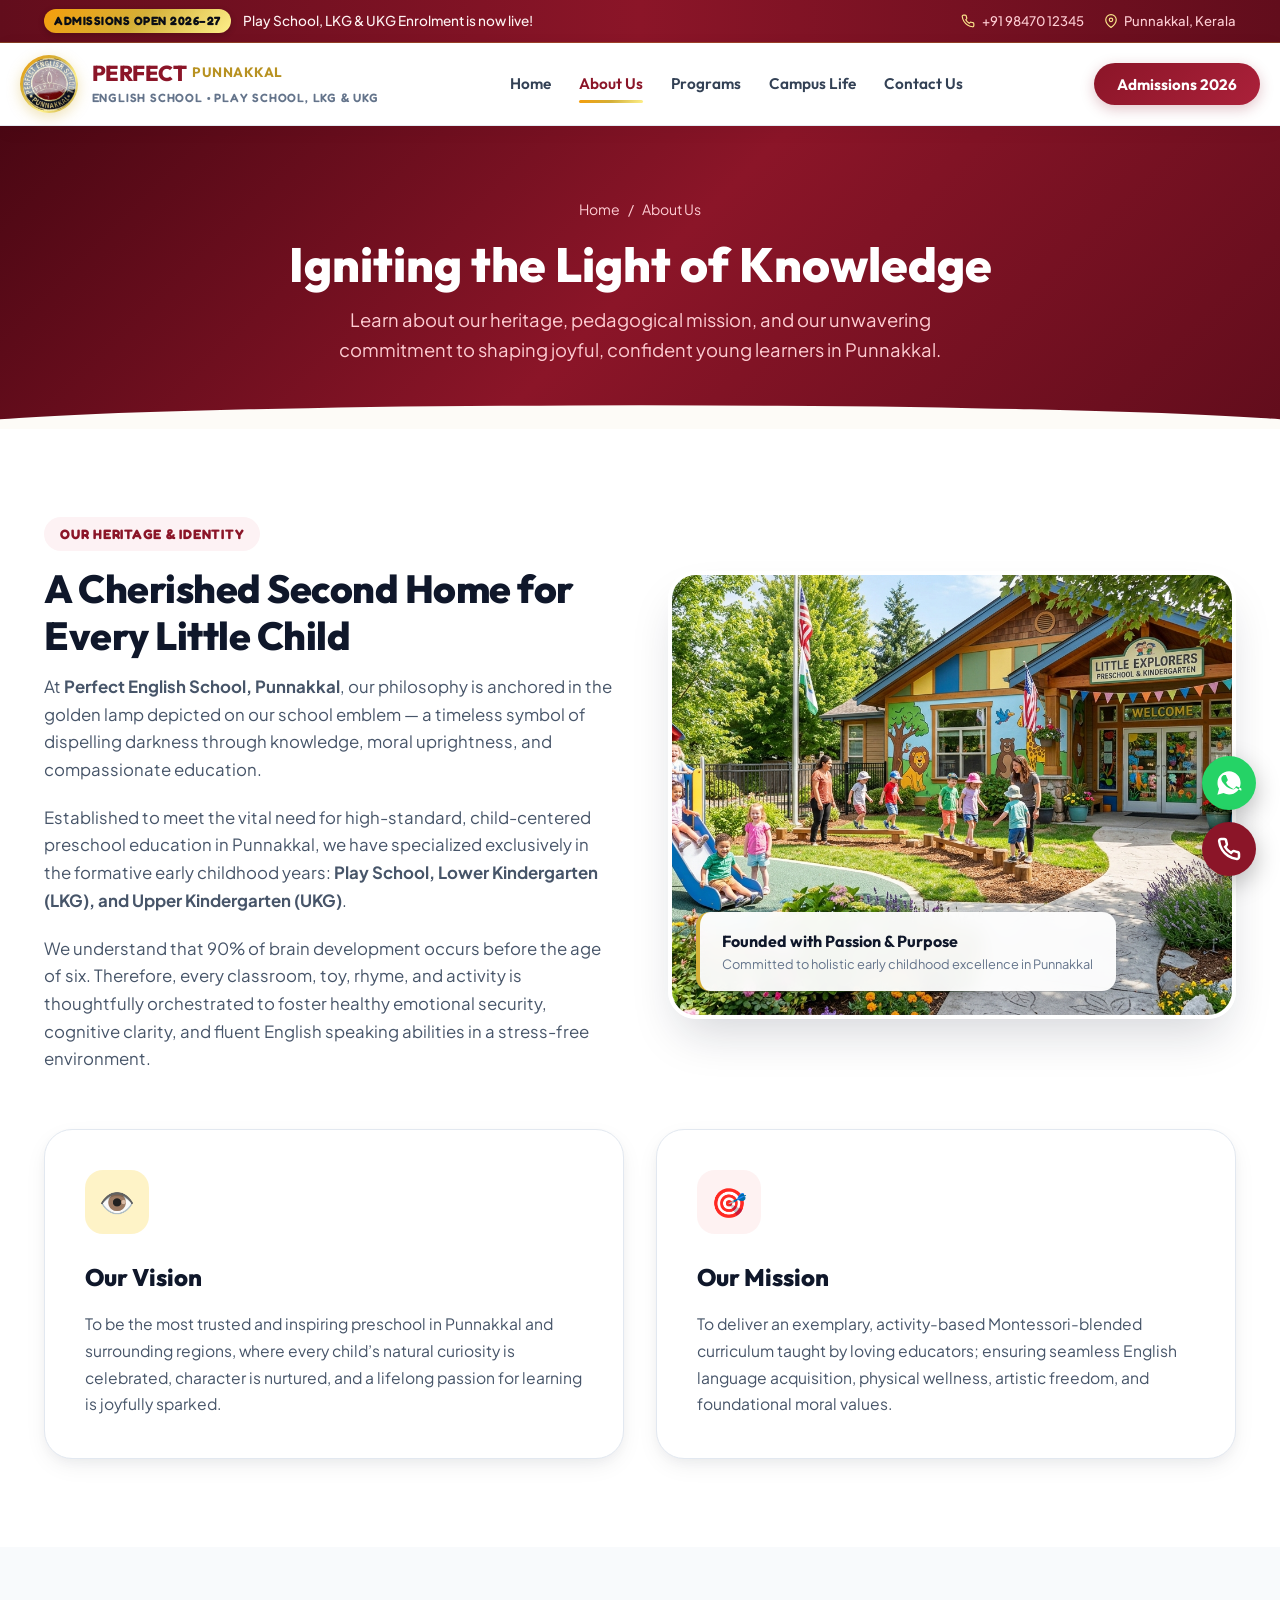
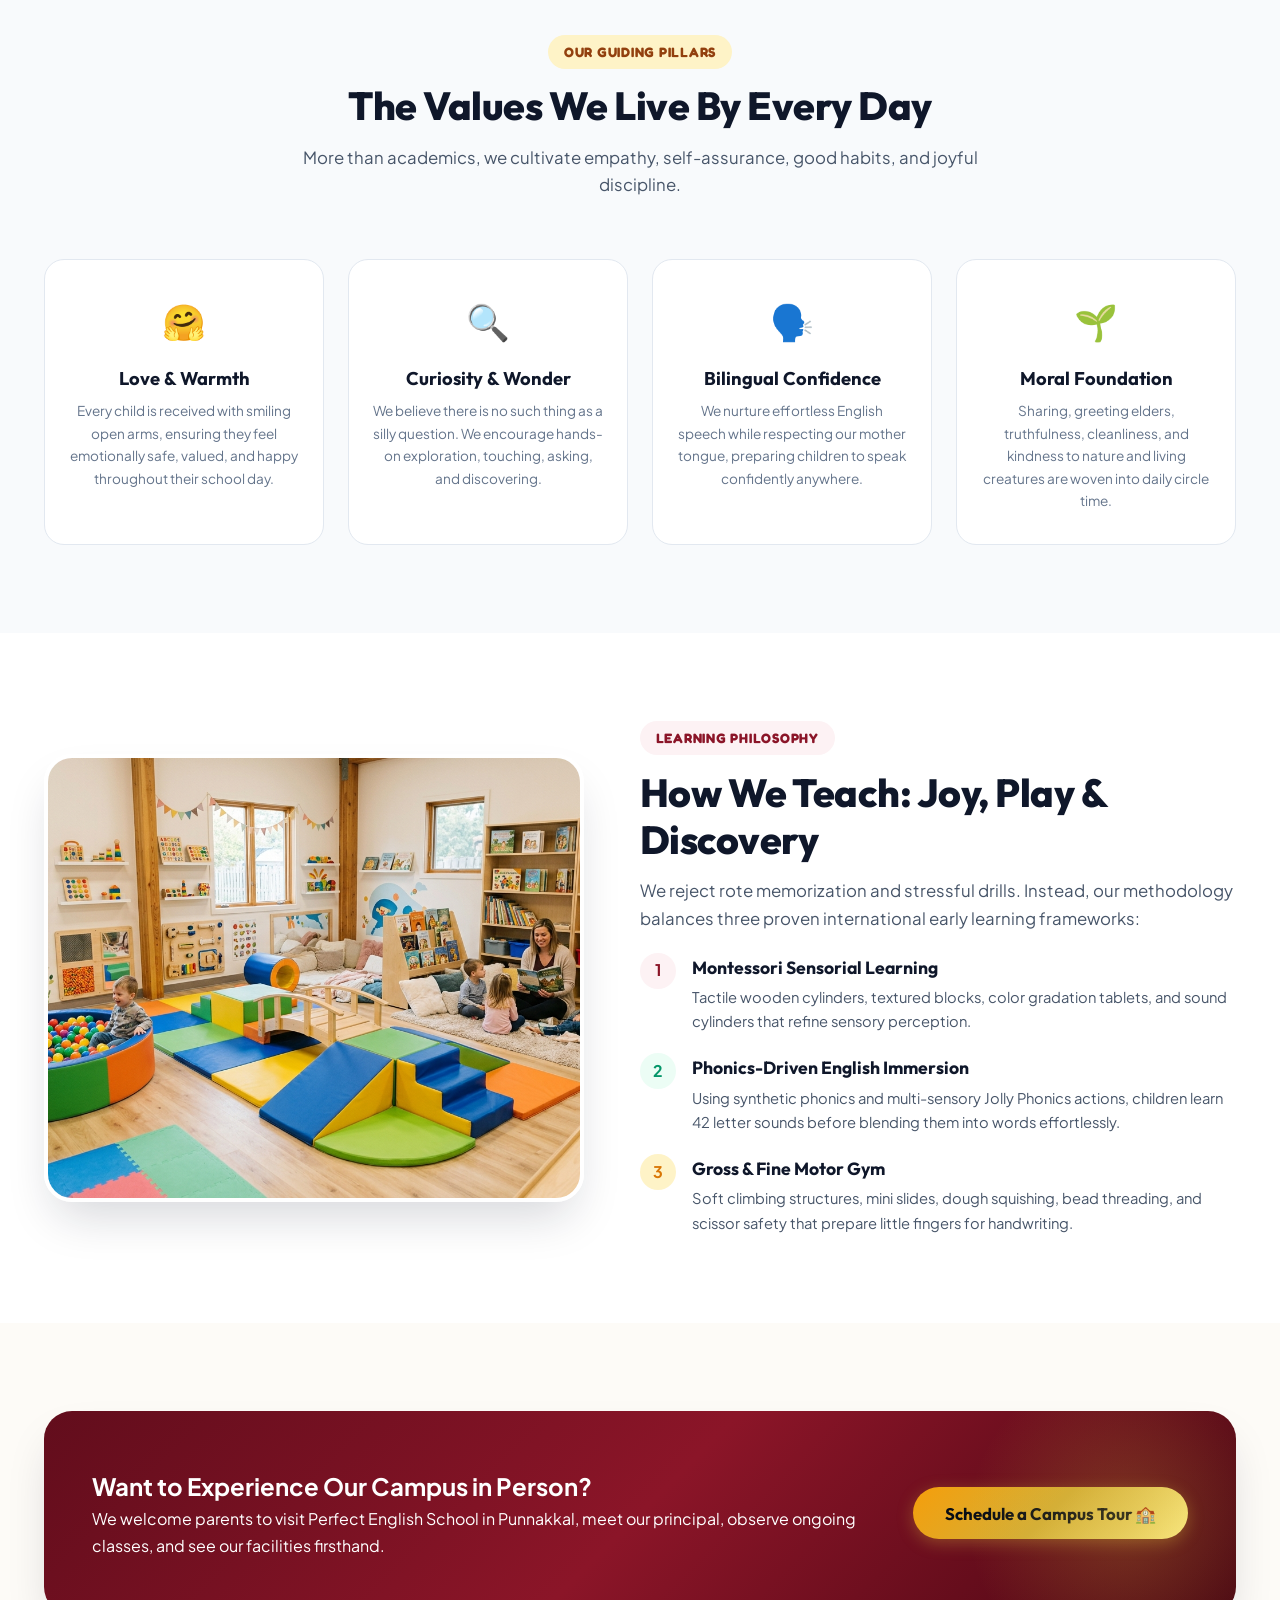
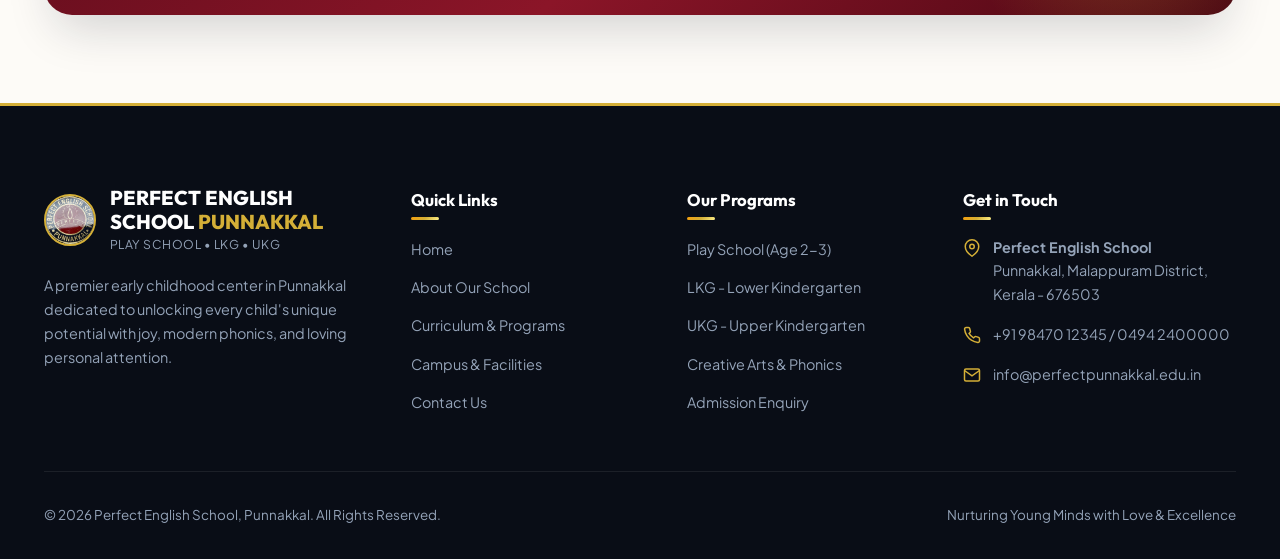
==== about.html @ a6087f50 "Initial commit: Modern school website for Perfect English School Punnakkal (Play School, LKG, UKG)" ====
<!DOCTYPE html>
<html lang="en">
<head>
  <meta charset="UTF-8">
  <meta name="viewport" content="width=device-width, initial-scale=1.0">
  <title>About Us | Perfect English School Punnakkal - Play School, LKG, UKG</title>
  <meta name="description" content="Discover the story, vision, and caring philosophy of Perfect English School, Punnakkal. Dedicated to excellence in early childhood and kindergarten education.">
  <link rel="icon" type="image/jpeg" href="assets/images/school-logo.jpg">
  <link rel="stylesheet" href="assets/css/style.css">
</head>
<body>

  <!-- Top Announcement Bar -->
  <div class="top-bar">
    <div class="container">
      <div class="top-bar-left">
        <span class="badge-tag">ADMISSIONS OPEN 2026–27</span>
        <span class="top-bar-text">Play School, LKG &amp; UKG Enrolment is now live!</span>
      </div>
      <div class="top-bar-right">
        <a href="tel:+919847012345" class="top-bar-link">
          <svg viewBox="0 0 24 24" fill="none" stroke="currentColor" stroke-width="2"><path d="M22 16.92v3a2 2 0 0 1-2.18 2 19.79 19.79 0 0 1-8.63-3.07 19.5 19.5 0 0 1-6-6 19.79 19.79 0 0 1-3.07-8.67A2 2 0 0 1 4.11 2h3a2 2 0 0 1 2 1.72 12.84 12.84 0 0 0 .7 2.81 2 2 0 0 1-.45 2.11L8.09 9.91a16 16 0 0 0 6 6l1.27-1.27a2 2 0 0 1 2.11-.45 12.84 12.84 0 0 0 2.81.7A2 2 0 0 1 22 16.92z"/></svg>
          +91 98470 12345
        </a>
        <a href="contact.html" class="top-bar-link">
          <svg viewBox="0 0 24 24" fill="none" stroke="currentColor" stroke-width="2"><path d="M21 10c0 7-9 13-9 13s-9-6-9-13a9 9 0 0 1 18 0z"/><circle cx="12" cy="10" r="3"/></svg>
          Punnakkal, Kerala
        </a>
      </div>
    </div>
  </div>

  <!-- Header -->
  <header class="header-main">
    <div class="container nav-wrap">
      <a href="index.html" class="brand" title="Perfect English School Punnakkal Home">
        <div class="brand-logo-frame">
          <img src="assets/images/school-logo.jpg" alt="Perfect English School Punnakkal Official Logo" width="58" height="58">
        </div>
        <div class="brand-text">
          <div class="brand-title">
            PERFECT <span class="brand-location">PUNNAKKAL</span>
          </div>
          <div class="brand-subtitle">ENGLISH SCHOOL • PLAY SCHOOL, LKG &amp; UKG</div>
        </div>
      </a>

      <nav class="nav-menu" id="navMenu">
        <a href="index.html" class="nav-link">Home</a>
        <a href="about.html" class="nav-link active">About Us</a>
        <a href="programs.html" class="nav-link">Programs</a>
        <a href="index.html#campus" class="nav-link">Campus Life</a>
        <a href="contact.html" class="nav-link">Contact Us</a>
        <!-- Mobile drawer visible CTA -->
        <a href="#" class="btn btn-primary btn-sm mobile-nav-cta" data-open-modal="admission">Enquire Now</a>
      </nav>

      <div class="nav-actions">
        <button type="button" class="btn btn-primary" data-open-modal="admission">
          Admissions 2026
        </button>
        <button type="button" class="nav-toggle" id="navToggle" aria-label="Toggle navigation menu" aria-expanded="false">
          <span></span>
          <span></span>
          <span></span>
        </button>
      </div>
    </div>
  </header>

  <!-- Page Header -->
  <section class="page-header">
    <div class="container">
      <div class="breadcrumbs">
        <a href="index.html">Home</a>
        <span>/</span>
        <span>About Us</span>
      </div>
      <h1 class="page-title">Igniting the Light of Knowledge</h1>
      <p class="page-subtitle">Learn about our heritage, pedagogical mission, and our unwavering commitment to shaping joyful, confident young learners in Punnakkal.</p>
    </div>
  </section>

  <!-- About Story Section -->
  <section class="section section-bg-white">
    <div class="container">
      <div class="about-intro-grid">
        <div>
          <span class="section-tag">Our Heritage &amp; Identity</span>
          <h2 class="section-title">A Cherished Second Home for Every Little Child</h2>
          <p class="section-desc" style="margin-bottom: 1.25rem;">
            At <strong>Perfect English School, Punnakkal</strong>, our philosophy is anchored in the golden lamp depicted on our school emblem — a timeless symbol of dispelling darkness through knowledge, moral uprightness, and compassionate education.
          </p>
          <p class="section-desc" style="margin-bottom: 1.25rem;">
            Established to meet the vital need for high-standard, child-centered preschool education in Punnakkal, we have specialized exclusively in the formative early childhood years: <strong>Play School, Lower Kindergarten (LKG), and Upper Kindergarten (UKG)</strong>.
          </p>
          <p class="section-desc">
            We understand that 90% of brain development occurs before the age of six. Therefore, every classroom, toy, rhyme, and activity is thoughtfully orchestrated to foster healthy emotional security, cognitive clarity, and fluent English speaking abilities in a stress-free environment.
          </p>
        </div>

        <div class="about-image-card">
          <img src="assets/images/campus-exterior.jpg" alt="Perfect English School Punnakkal Campus Environment">
          <div class="about-founder-badge">
            <h4>Founded with Passion &amp; Purpose</h4>
            <p>Committed to holistic early childhood excellence in Punnakkal</p>
          </div>
        </div>
      </div>

      <!-- Vision & Mission -->
      <div class="vision-mission-grid">
        <div class="vm-box">
          <div class="vm-icon" style="background:#fef3c7; color:#b45309;">👁️</div>
          <h3>Our Vision</h3>
          <p>
            To be the most trusted and inspiring preschool in Punnakkal and surrounding regions, where every child’s natural curiosity is celebrated, character is nurtured, and a lifelong passion for learning is joyfully sparked.
          </p>
        </div>

        <div class="vm-box">
          <div class="vm-icon" style="background:#fef2f2; color:#8b1528;">🎯</div>
          <h3>Our Mission</h3>
          <p>
            To deliver an exemplary, activity-based Montessori-blended curriculum taught by loving educators; ensuring seamless English language acquisition, physical wellness, artistic freedom, and foundational moral values.
          </p>
        </div>
      </div>
    </div>
  </section>

  <!-- Core Values -->
  <section class="section section-bg-soft">
    <div class="container">
      <div class="section-header">
        <span class="section-tag section-tag-gold">Our Guiding Pillars</span>
        <h2 class="section-title">The Values We Live By Every Day</h2>
        <p class="section-desc">More than academics, we cultivate empathy, self-assurance, good habits, and joyful discipline.</p>
      </div>

      <div class="values-grid">
        <div class="value-card">
          <div class="value-emoji">🤗</div>
          <h4>Love &amp; Warmth</h4>
          <p>Every child is received with smiling open arms, ensuring they feel emotionally safe, valued, and happy throughout their school day.</p>
        </div>

        <div class="value-card">
          <div class="value-emoji">🔍</div>
          <h4>Curiosity &amp; Wonder</h4>
          <p>We believe there is no such thing as a silly question. We encourage hands-on exploration, touching, asking, and discovering.</p>
        </div>

        <div class="value-card">
          <div class="value-emoji">🗣️</div>
          <h4>Bilingual Confidence</h4>
          <p>We nurture effortless English speech while respecting our mother tongue, preparing children to speak confidently anywhere.</p>
        </div>

        <div class="value-card">
          <div class="value-emoji">🌱</div>
          <h4>Moral Foundation</h4>
          <p>Sharing, greeting elders, truthfulness, cleanliness, and kindness to nature and living creatures are woven into daily circle time.</p>
        </div>
      </div>
    </div>
  </section>

  <!-- Our Pedagogical Methodology -->
  <section class="section section-bg-white">
    <div class="container">
      <div class="about-intro-grid" style="grid-template-columns: 0.95fr 1.05fr;">
        <div class="about-image-card">
          <img src="assets/images/activity-room.jpg" alt="Interactive modern play learning at Perfect English School">
        </div>

        <div>
          <span class="section-tag">Learning Philosophy</span>
          <h2 class="section-title">How We Teach: Joy, Play &amp; Discovery</h2>
          <p class="section-desc" style="margin-bottom: 1.25rem;">
            We reject rote memorization and stressful drills. Instead, our methodology balances three proven international early learning frameworks:
          </p>

          <div style="display: flex; flex-direction: column; gap: 1.25rem;">
            <div style="display: flex; gap: 1rem; align-items: flex-start;">
              <div style="width: 36px; height: 36px; border-radius: 50%; background: var(--primary-soft); color: var(--primary); display: flex; align-items: center; justify-content: center; font-weight: 700; flex-shrink: 0;">1</div>
              <div>
                <h4 style="font-family: var(--font-display); font-size: 1.1rem; color: var(--navy); margin-bottom: 0.2rem;">Montessori Sensorial Learning</h4>
                <p style="font-size: 0.92rem; color: var(--slate-600);">Tactile wooden cylinders, textured blocks, color gradation tablets, and sound cylinders that refine sensory perception.</p>
              </div>
            </div>

            <div style="display: flex; gap: 1rem; align-items: flex-start;">
              <div style="width: 36px; height: 36px; border-radius: 50%; background: #ecfdf5; color: #059669; display: flex; align-items: center; justify-content: center; font-weight: 700; flex-shrink: 0;">2</div>
              <div>
                <h4 style="font-family: var(--font-display); font-size: 1.1rem; color: var(--navy); margin-bottom: 0.2rem;">Phonics-Driven English Immersion</h4>
                <p style="font-size: 0.92rem; color: var(--slate-600);">Using synthetic phonics and multi-sensory Jolly Phonics actions, children learn 42 letter sounds before blending them into words effortlessly.</p>
              </div>
            </div>

            <div style="display: flex; gap: 1rem; align-items: flex-start;">
              <div style="width: 36px; height: 36px; border-radius: 50%; background: #fef3c7; color: #d97706; display: flex; align-items: center; justify-content: center; font-weight: 700; flex-shrink: 0;">3</div>
              <div>
                <h4 style="font-family: var(--font-display); font-size: 1.1rem; color: var(--navy); margin-bottom: 0.2rem;">Gross &amp; Fine Motor Gym</h4>
                <p style="font-size: 0.92rem; color: var(--slate-600);">Soft climbing structures, mini slides, dough squishing, bead threading, and scissor safety that prepare little fingers for handwriting.</p>
              </div>
            </div>
          </div>
        </div>
      </div>
    </div>
  </section>

  <!-- CTA Banner -->
  <section class="section">
    <div class="container">
      <div class="cta-banner" style="grid-template-columns: 1fr auto; text-align: left;">
        <div>
          <h2>Want to Experience Our Campus in Person?</h2>
          <p>We welcome parents to visit Perfect English School in Punnakkal, meet our principal, observe ongoing classes, and see our facilities firsthand.</p>
        </div>
        <div>
          <button type="button" class="btn btn-gold btn-lg" data-open-modal="admission">
            Schedule a Campus Tour 🏫
          </button>
        </div>
      </div>
    </div>
  </section>

  <!-- Footer -->
  <footer class="footer">
    <div class="container">
      <div class="footer-grid">
        <div class="footer-brand">
          <div class="footer-logo-row">
            <img src="assets/images/school-logo.jpg" alt="Perfect English School Logo" class="footer-logo-img">
            <div>
              <div class="footer-brand-title">PERFECT ENGLISH SCHOOL <span>PUNNAKKAL</span></div>
              <div class="footer-brand-tagline">PLAY SCHOOL • LKG • UKG</div>
            </div>
          </div>
          <p class="footer-desc">
            A premier early childhood center in Punnakkal dedicated to unlocking every child's unique potential with joy, modern phonics, and loving personal attention.
          </p>
        </div>

        <div>
          <h4 class="footer-title">Quick Links</h4>
          <ul class="footer-links">
            <li><a href="index.html">Home</a></li>
            <li><a href="about.html">About Our School</a></li>
            <li><a href="programs.html">Curriculum &amp; Programs</a></li>
            <li><a href="index.html#campus">Campus &amp; Facilities</a></li>
            <li><a href="contact.html">Contact Us</a></li>
          </ul>
        </div>

        <div>
          <h4 class="footer-title">Our Programs</h4>
          <ul class="footer-links">
            <li><a href="programs.html#playschool">Play School (Age 2-3)</a></li>
            <li><a href="programs.html#lkg">LKG - Lower Kindergarten</a></li>
            <li><a href="programs.html#ukg">UKG - Upper Kindergarten</a></li>
            <li><a href="programs.html#activities">Creative Arts &amp; Phonics</a></li>
            <li><a href="#" data-open-modal="admission">Admission Enquiry</a></li>
          </ul>
        </div>

        <div>
          <h4 class="footer-title">Get in Touch</h4>
          <div class="footer-contact-item">
            <svg viewBox="0 0 24 24" fill="none" stroke="currentColor" stroke-width="2"><path d="M21 10c0 7-9 13-9 13s-9-6-9-13a9 9 0 0 1 18 0z"/><circle cx="12" cy="10" r="3"/></svg>
            <div>
              <strong>Perfect English School</strong><br>
              Punnakkal, Malappuram District, Kerala - 676503
            </div>
          </div>
          <div class="footer-contact-item">
            <svg viewBox="0 0 24 24" fill="none" stroke="currentColor" stroke-width="2"><path d="M22 16.92v3a2 2 0 0 1-2.18 2 19.79 19.79 0 0 1-8.63-3.07 19.5 19.5 0 0 1-6-6 19.79 19.79 0 0 1-3.07-8.67A2 2 0 0 1 4.11 2h3a2 2 0 0 1 2 1.72 12.84 12.84 0 0 0 .7 2.81 2 2 0 0 1-.45 2.11L8.09 9.91a16 16 0 0 0 6 6l1.27-1.27a2 2 0 0 1 2.11-.45 12.84 12.84 0 0 0 2.81.7A2 2 0 0 1 22 16.92z"/></svg>
            <div>+91 98470 12345 / 0494 2400000</div>
          </div>
          <div class="footer-contact-item">
            <svg viewBox="0 0 24 24" fill="none" stroke="currentColor" stroke-width="2"><path d="M4 4h16c1.1 0 2 .9 2 2v12c0 1.1-.9 2-2 2H4c-1.1 0-2-.9-2-2V6c0-1.1.9-2 2-2z"/><polyline points="22,6 12,13 2,6"/></svg>
            <div>info@perfectpunnakkal.edu.in</div>
          </div>
        </div>
      </div>

      <div class="footer-bottom">
        <div>&copy; 2026 Perfect English School, Punnakkal. All Rights Reserved.</div>
        <div>Nurturing Young Minds with Love &amp; Excellence</div>
      </div>
    </div>
  </footer>

  <!-- Floating Actions -->
  <div class="floating-actions">
    <a href="https://wa.me/919847012345?text=Hello%20Perfect%20English%20School%20Punnakkal,%20I%20would%20like%20to%20know%20more%20about%20your%20school" target="_blank" class="fab-btn fab-whatsapp" aria-label="Chat on WhatsApp">
      <svg width="28" height="28" viewBox="0 0 24 24" fill="currentColor">
        <path d="M12.04 2c-5.46 0-9.91 4.45-9.91 9.91 0 1.75.46 3.45 1.32 4.95L2.05 22l5.25-1.38c1.45.79 3.08 1.21 4.74 1.21 5.46 0 9.91-4.45 9.91-9.91 0-5.46-4.45-9.92-9.91-9.92zm5.82 14.07c-.24.68-1.39 1.3-1.92 1.38-.5.08-1.14.11-3.69-.93-3.26-1.33-5.35-4.63-5.51-4.85-.16-.22-1.32-1.76-1.32-3.36 0-1.6 1.05-2.39 1.42-2.71.37-.32.81-.4 1.08-.4.27 0 .54.01.78.02.25.01.59-.1.92.7.34.82 1.16 2.82 1.26 3.03.1.21.17.46.03.73-.14.27-.21.44-.42.68-.21.24-.44.54-.63.73-.21.2-.43.43-.19.84.25.42 1.1 1.81 2.37 2.94 1.63 1.45 3.01 1.9 3.44 2.11.43.21.68.18.93-.11.25-.29 1.08-1.25 1.37-1.68.29-.43.58-.36.98-.21.4.15 2.53 1.19 2.96 1.41.44.22.73.33.84.52.1.19.1 1.09-.14 1.77z"/>
      </svg>
      <span class="fab-tooltip">Chat with us on WhatsApp</span>
    </a>
    <a href="tel:+919847012345" class="fab-btn fab-call" aria-label="Call School">
      <svg width="24" height="24" viewBox="0 0 24 24" fill="none" stroke="currentColor" stroke-width="2.5"><path d="M22 16.92v3a2 2 0 0 1-2.18 2 19.79 19.79 0 0 1-8.63-3.07 19.5 19.5 0 0 1-6-6 19.79 19.79 0 0 1-3.07-8.67A2 2 0 0 1 4.11 2h3a2 2 0 0 1 2 1.72 12.84 12.84 0 0 0 .7 2.81 2 2 0 0 1-.45 2.11L8.09 9.91a16 16 0 0 0 6 6l1.27-1.27a2 2 0 0 1 2.11-.45 12.84 12.84 0 0 0 2.81.7A2 2 0 0 1 22 16.92z"/></svg>
      <span class="fab-tooltip">Direct Call</span>
    </a>
  </div>

  <!-- Admission Modal -->
  <div class="modal-backdrop" id="admissionModal" role="dialog" aria-modal="true" aria-labelledby="modalTitle">
    <div class="modal-card">
      <button type="button" class="modal-close-btn" id="modalCloseBtn" aria-label="Close dialog">✕</button>
      <div class="modal-header">
        <span class="badge-tag" style="margin-bottom: 0.5rem;">Admissions 2026–2027</span>
        <h3 class="modal-title" id="modalTitle">Enquire for Admission</h3>
        <p class="modal-subtitle">Leave your details below and our Admissions Coordinator will contact you with fee structures and campus visit options.</p>
      </div>
      <form id="admissionForm">
        <div class="form-row">
          <div class="form-group">
            <label class="form-label" for="parentName">Parent's Name *</label>
            <input type="text" id="parentName" class="form-control" placeholder="e.g. Anjali Nair" required>
          </div>
          <div class="form-group">
            <label class="form-label" for="phoneNum">Phone / WhatsApp Number *</label>
            <input type="tel" id="phoneNum" class="form-control" placeholder="e.g. 98470 12345" required>
          </div>
        </div>

        <div class="form-row">
          <div class="form-group">
            <label class="form-label" for="childName">Child's Name *</label>
            <input type="text" id="childName" class="form-control" placeholder="Child's full name" required>
          </div>
          <div class="form-group">
            <label class="form-label" for="childAge">Child's Age / DOB *</label>
            <input type="text" id="childAge" class="form-control" placeholder="e.g. 3.5 Years" required>
          </div>
        </div>

        <div class="form-group">
          <label class="form-label" for="programSelect">Class Seeking Admission For *</label>
          <select id="programSelect" class="form-control" required>
            <option value="">-- Choose Class --</option>
            <option value="Play School">Play School (Ages 2 to 3)</option>
            <option value="LKG">LKG - Lower Kindergarten (Ages 3 to 4)</option>
            <option value="UKG">UKG - Upper Kindergarten (Ages 4 to 5+)</option>
          </select>
        </div>

        <div class="form-group">
          <label class="form-label" for="addressArea">Residential Area / Landmark in/near Punnakkal</label>
          <input type="text" id="addressArea" class="form-control" placeholder="e.g. Near Punnakkal Bus Stop">
        </div>

        <div class="form-group">
          <label class="form-label" for="enquiryMessage">Any specific question or need?</label>
          <textarea id="enquiryMessage" class="form-control" rows="3" placeholder="Tell us if you need school transport or have specific preferences..."></textarea>
        </div>

        <button type="submit" class="btn btn-primary btn-lg" style="width: 100%; margin-top: 0.5rem;">
          Submit Admission Enquiry ✨
        </button>
      </form>
    </div>
  </div>

  <script src="assets/js/main.js"></script>
</body>
</html>
---- assets/css/style.css ----
/* ===================================================================
   PERFECT ENGLISH SCHOOL PUNNAKKAL
   Play School • LKG • UKG
   Modern Preschool & Kindergarten Stylesheet
   =================================================================== */

@import url('https://fonts.googleapis.com/css2?family=Fredoka:wght@400;500;600;700&family=Outfit:wght@400;500;600;700;800&family=Plus+Jakarta+Sans:ital,wght@0,400;0,500;0,600;0,700;1,400&display=swap');

:root {
  /* Brand Palette from Logo */
  --primary: #8b1528;
  --primary-dark: #620d1c;
  --primary-light: #ab213a;
  --primary-soft: #fdf2f4;
  --primary-glow: rgba(139, 21, 40, 0.25);

  --gold: #d4af37;
  --gold-dark: #b89222;
  --gold-light: #fbe58a;
  --gold-gradient: linear-gradient(135deg, #f59e0b 0%, #d4af37 50%, #fef08a 100%);
  --gold-glow: rgba(212, 175, 55, 0.35);

  /* Playful Early Education Accents */
  --color-sun: #f59e0b;
  --color-sun-bg: #fffbeb;
  --color-mint: #10b981;
  --color-mint-bg: #ecfdf5;
  --color-sky: #0ea5e9;
  --color-sky-bg: #f0f9ff;
  --color-berry: #ec4899;
  --color-berry-bg: #fdf2f8;
  --color-violet: #8b5cf6;
  --color-violet-bg: #f5f3ff;

  /* Neutral & Dark */
  --navy: #0f172a;
  --navy-dark: #090d16;
  --slate-800: #1e293b;
  --slate-700: #334155;
  --slate-600: #475569;
  --slate-500: #64748b;
  --slate-400: #94a3b8;
  --slate-200: #e2e8f0;
  --slate-100: #f1f5f9;
  --slate-50: #f8fafc;
  --cream-bg: #fdfbf7;
  --white: #ffffff;

  /* Typography */
  --font-display: 'Outfit', -apple-system, BlinkMacSystemFont, sans-serif;
  --font-fun: 'Fredoka', cursive, sans-serif;
  --font-body: 'Plus Jakarta Sans', -apple-system, BlinkMacSystemFont, sans-serif;

  /* Elevation & Shadows */
  --shadow-sm: 0 2px 8px rgba(15, 23, 42, 0.04), 0 1px 2px rgba(15, 23, 42, 0.06);
  --shadow-md: 0 8px 24px -4px rgba(15, 23, 42, 0.08), 0 4px 12px -2px rgba(15, 23, 42, 0.04);
  --shadow-lg: 0 16px 36px -6px rgba(15, 23, 42, 0.12), 0 8px 16px -4px rgba(15, 23, 42, 0.06);
  --shadow-xl: 0 24px 48px -12px rgba(15, 23, 42, 0.18);
  --shadow-glow: 0 12px 32px rgba(139, 21, 40, 0.22);
  --shadow-gold: 0 10px 28px rgba(212, 175, 55, 0.3);

  /* Radius */
  --radius-sm: 8px;
  --radius-md: 14px;
  --radius-lg: 20px;
  --radius-xl: 28px;
  --radius-pill: 9999px;

  /* Transitions */
  --transition: all 0.28s cubic-bezier(0.4, 0, 0.2, 1);
  --transition-bounce: all 0.4s cubic-bezier(0.34, 1.56, 0.64, 1);
}

/* Base Reset */
*, *::before, *::after {
  box-sizing: border-box;
  margin: 0;
  padding: 0;
}

html {
  scroll-behavior: smooth;
  font-size: 16px;
  -webkit-font-smoothing: antialiased;
  -moz-osx-font-smoothing: grayscale;
}

body {
  font-family: var(--font-body);
  background-color: var(--cream-bg);
  color: var(--slate-700);
  line-height: 1.65;
  overflow-x: hidden;
}

img, svg {
  display: block;
  max-width: 100%;
}

a {
  color: inherit;
  text-decoration: none;
  transition: var(--transition);
}

button, input, select, textarea {
  font-family: inherit;
  font-size: inherit;
  color: inherit;
  border: none;
  outline: none;
}

ul, ol {
  list-style: none;
}

/* Container */
.container {
  width: 100%;
  max-width: 1240px;
  margin-left: auto;
  margin-right: auto;
  padding-left: 1.5rem;
  padding-right: 1.5rem;
}

/* ===================================================================
   TOP ANNOUNCEMENT BAR
   =================================================================== */
.top-bar {
  background: linear-gradient(90deg, #620d1c 0%, #8b1528 50%, #620d1c 100%);
  color: #fff;
  font-size: 0.85rem;
  padding: 0.55rem 0;
  border-bottom: 1px solid rgba(212, 175, 55, 0.3);
  position: relative;
  z-index: 50;
}

.top-bar .container {
  display: flex;
  justify-content: space-between;
  align-items: center;
  gap: 1rem;
  flex-wrap: wrap;
}

.top-bar-left {
  display: flex;
  align-items: center;
  gap: 0.75rem;
}

.badge-tag {
  background: var(--gold-gradient);
  color: var(--navy-dark);
  font-family: var(--font-fun);
  font-size: 0.75rem;
  font-weight: 700;
  padding: 0.15rem 0.65rem;
  border-radius: var(--radius-pill);
  letter-spacing: 0.5px;
  box-shadow: 0 2px 6px rgba(0,0,0,0.2);
  display: inline-flex;
  align-items: center;
  gap: 0.35rem;
}

.top-bar-text {
  font-weight: 500;
  color: #fef2f2;
}

.top-bar-right {
  display: flex;
  align-items: center;
  gap: 1.25rem;
}

.top-bar-link {
  display: inline-flex;
  align-items: center;
  gap: 0.4rem;
  color: #fecdd3;
  font-size: 0.82rem;
  font-weight: 500;
}

.top-bar-link:hover {
  color: var(--gold-light);
}

.top-bar-link svg {
  width: 14px;
  height: 14px;
  stroke: var(--gold-light);
}

/* ===================================================================
   MAIN NAVBAR
   =================================================================== */
.header-main {
  position: sticky;
  top: 0;
  z-index: 100;
  background: rgba(255, 255, 255, 0.94);
  backdrop-filter: blur(14px);
  -webkit-backdrop-filter: blur(14px);
  border-bottom: 1px solid rgba(226, 232, 240, 0.85);
  box-shadow: 0 4px 20px rgba(15, 23, 42, 0.04);
  transition: var(--transition);
}

.header-main.scrolled {
  box-shadow: 0 8px 30px rgba(15, 23, 42, 0.08);
  background: rgba(255, 255, 255, 0.98);
}

.nav-wrap {
  display: flex;
  align-items: center;
  justify-content: space-between;
  padding: 0.75rem 0;
}

/* Brand Logo */
.brand {
  display: flex;
  align-items: center;
  gap: 0.85rem;
  text-decoration: none;
}

.brand-logo-frame {
  width: 58px;
  height: 58px;
  border-radius: 50%;
  padding: 2.5px;
  background: linear-gradient(135deg, #f59e0b, #d4af37, #fef08a, #b89222);
  box-shadow: 0 4px 14px rgba(212, 175, 55, 0.35);
  position: relative;
  flex-shrink: 0;
  transition: var(--transition-bounce);
}

.brand:hover .brand-logo-frame {
  transform: scale(1.06) rotate(3deg);
  box-shadow: 0 6px 20px rgba(212, 175, 55, 0.5);
}

.brand-logo-frame img {
  width: 100%;
  height: 100%;
  border-radius: 50%;
  object-fit: cover;
  background: #620d1c;
}

.brand-text {
  display: flex;
  flex-direction: column;
}

.brand-title {
  font-family: var(--font-display);
  font-size: 1.35rem;
  font-weight: 800;
  letter-spacing: -0.5px;
  color: var(--primary);
  line-height: 1.15;
  display: flex;
  align-items: center;
  gap: 0.4rem;
}

.brand-location {
  color: var(--gold-dark);
  font-weight: 700;
  font-size: 0.85rem;
  letter-spacing: 0.5px;
}

.brand-subtitle {
  font-family: var(--font-fun);
  font-size: 0.75rem;
  font-weight: 600;
  color: var(--slate-500);
  letter-spacing: 0.8px;
  text-transform: uppercase;
  margin-top: 2px;
}

/* Navigation Links */
.nav-menu {
  display: flex;
  align-items: center;
  gap: 1.75rem;
}

.nav-link {
  font-family: var(--font-display);
  font-size: 0.96rem;
  font-weight: 600;
  color: var(--slate-700);
  position: relative;
  padding: 0.5rem 0;
  white-space: nowrap;
  display: inline-block;
  line-height: 1.4;
  transition: var(--transition);
}

.nav-link:hover,
.nav-link.active {
  color: var(--primary);
}

.nav-link::after {
  content: '';
  position: absolute;
  bottom: 0;
  left: 0;
  width: 0%;
  height: 3px;
  background: var(--gold-gradient);
  border-radius: var(--radius-pill);
  transition: var(--transition);
}

.nav-link:hover::after,
.nav-link.active::after {
  width: 100%;
}

/* Mobile CTA inside nav-menu is hidden on desktop */
.mobile-nav-cta {
  display: none !important;
}

.nav-actions {
  display: flex;
  align-items: center;
  gap: 1rem;
  flex-shrink: 0;
}

/* Buttons */
.btn {
  display: inline-flex;
  align-items: center;
  justify-content: center;
  gap: 0.55rem;
  font-family: var(--font-display);
  font-weight: 700;
  font-size: 0.95rem;
  padding: 0.72rem 1.45rem;
  border-radius: var(--radius-pill);
  cursor: pointer;
  transition: var(--transition-bounce);
  text-align: center;
  white-space: nowrap;
}

.btn-primary {
  background: linear-gradient(135deg, var(--primary) 0%, var(--primary-light) 100%);
  color: #fff;
  box-shadow: 0 4px 14px var(--primary-glow);
}

.btn-primary:hover {
  transform: translateY(-2px);
  box-shadow: 0 8px 24px rgba(139, 21, 40, 0.35);
  color: #fff;
}

.btn-gold {
  background: var(--gold-gradient);
  color: var(--navy-dark);
  box-shadow: 0 4px 16px var(--gold-glow);
}

.btn-gold:hover {
  transform: translateY(-2px);
  box-shadow: 0 8px 24px rgba(212, 175, 55, 0.45);
}

.btn-outline {
  background: transparent;
  color: var(--primary);
  border: 2px solid var(--primary);
}

.btn-outline:hover {
  background: var(--primary);
  color: #fff;
  transform: translateY(-2px);
}

.btn-outline-white {
  background: rgba(255, 255, 255, 0.12);
  color: #fff;
  border: 2px solid rgba(255, 255, 255, 0.75);
  backdrop-filter: blur(4px);
}

.btn-outline-white:hover {
  background: #fff;
  color: var(--primary);
  border-color: #fff;
  transform: translateY(-2px);
}

.btn-sm {
  padding: 0.5rem 1rem;
  font-size: 0.85rem;
}

.btn-lg {
  padding: 0.95rem 2rem;
  font-size: 1.05rem;
}

.btn-icon {
  width: 18px;
  height: 18px;
}

/* Mobile Hamburger Toggle */
.nav-toggle {
  display: none;
  background: transparent;
  width: 42px;
  height: 42px;
  border-radius: var(--radius-md);
  border: 1px solid var(--slate-200);
  flex-direction: column;
  justify-content: center;
  align-items: center;
  gap: 5px;
  cursor: pointer;
  transition: var(--transition);
}

.nav-toggle span {
  display: block;
  width: 22px;
  height: 2.5px;
  background-color: var(--slate-800);
  border-radius: 2px;
  transition: var(--transition);
}

.nav-toggle.open span:nth-child(1) {
  transform: translateY(7.5px) rotate(45deg);
}

.nav-toggle.open span:nth-child(2) {
  opacity: 0;
}

.nav-toggle.open span:nth-child(3) {
  transform: translateY(-7.5px) rotate(-45deg);
}

/* ===================================================================
   HERO SECTION (HOME)
   =================================================================== */
.hero {
  position: relative;
  padding: 3.5rem 0 5rem;
  background: radial-gradient(circle at 10% 20%, rgba(253, 242, 244, 0.9) 0%, rgba(255, 253, 250, 0.6) 50%, rgba(240, 249, 255, 0.8) 100%);
  overflow: hidden;
}

.hero::before {
  content: '';
  position: absolute;
  top: -120px;
  right: -80px;
  width: 480px;
  height: 480px;
  border-radius: 50%;
  background: radial-gradient(circle, rgba(212, 175, 55, 0.18) 0%, rgba(212, 175, 55, 0) 70%);
  pointer-events: none;
}

.hero-grid {
  display: grid;
  grid-template-columns: 1.15fr 0.95fr;
  align-items: center;
  gap: 3.5rem;
}

.hero-badge-pill {
  display: inline-flex;
  align-items: center;
  gap: 0.6rem;
  background: #ffffff;
  border: 1px solid rgba(212, 175, 55, 0.4);
  padding: 0.4rem 1.1rem;
  border-radius: var(--radius-pill);
  box-shadow: 0 4px 14px rgba(15, 23, 42, 0.05);
  margin-bottom: 1.5rem;
}

.hero-badge-pill span {
  font-family: var(--font-fun);
  font-size: 0.88rem;
  font-weight: 600;
  color: var(--primary);
}

.hero-badge-dot {
  width: 9px;
  height: 9px;
  border-radius: 50%;
  background-color: var(--gold);
  box-shadow: 0 0 0 4px rgba(212, 175, 55, 0.25);
  animation: pulseDot 2s infinite;
}

@keyframes pulseDot {
  0%, 100% { transform: scale(1); opacity: 1; }
  50% { transform: scale(1.3); opacity: 0.7; }
}

.hero-title {
  font-family: var(--font-display);
  font-size: 3.4rem;
  line-height: 1.12;
  font-weight: 800;
  color: var(--navy);
  letter-spacing: -1px;
  margin-bottom: 1.35rem;
}

.hero-title .highlight {
  color: var(--primary);
  position: relative;
  display: inline-block;
}

.hero-title .highlight::after {
  content: '';
  position: absolute;
  left: 0;
  bottom: 6px;
  width: 100%;
  height: 12px;
  background: rgba(212, 175, 55, 0.35);
  z-index: -1;
  border-radius: 6px;
  transform: rotate(-1deg);
}

.hero-lead {
  font-size: 1.15rem;
  color: var(--slate-600);
  line-height: 1.7;
  margin-bottom: 2rem;
  max-width: 580px;
}

.hero-cta-group {
  display: flex;
  align-items: center;
  gap: 1rem;
  flex-wrap: wrap;
  margin-bottom: 2.75rem;
}

/* Stats Counter Row */
.hero-stats {
  display: grid;
  grid-template-columns: repeat(3, 1fr);
  gap: 1.25rem;
  padding-top: 1.75rem;
  border-top: 1px solid var(--slate-200);
}

.stat-item {
  display: flex;
  flex-direction: column;
}

.stat-num {
  font-family: var(--font-display);
  font-size: 2rem;
  font-weight: 800;
  color: var(--primary);
  line-height: 1;
}

.stat-label {
  font-size: 0.85rem;
  font-weight: 600;
  color: var(--slate-500);
  margin-top: 0.35rem;
}

/* Hero Media Display */
.hero-visual {
  position: relative;
}

.hero-media-wrapper {
  position: relative;
  border-radius: var(--radius-xl);
  overflow: hidden;
  box-shadow: 0 20px 48px -10px rgba(139, 21, 40, 0.22), 0 10px 24px rgba(15, 23, 42, 0.08);
  border: 4px solid #fff;
  transition: var(--transition-bounce);
}

.hero-media-wrapper:hover {
  transform: translateY(-6px);
}

.hero-media-wrapper img {
  width: 100%;
  height: 480px;
  object-fit: cover;
  transition: transform 0.6s ease;
}

.hero-media-wrapper:hover img {
  transform: scale(1.03);
}

/* Floating Badges on Hero */
.floating-badge {
  position: absolute;
  background: rgba(255, 255, 255, 0.95);
  backdrop-filter: blur(8px);
  padding: 0.75rem 1.15rem;
  border-radius: var(--radius-lg);
  box-shadow: 0 12px 28px rgba(15, 23, 42, 0.14);
  display: flex;
  align-items: center;
  gap: 0.75rem;
  z-index: 10;
  animation: floatSlow 4s ease-in-out infinite;
}

.floating-badge-1 {
  top: 30px;
  left: -28px;
  border-left: 4px solid var(--color-mint);
}

.floating-badge-2 {
  bottom: 30px;
  right: -24px;
  animation-delay: 2s;
  border-left: 4px solid var(--gold);
}

.badge-icon-box {
  width: 42px;
  height: 42px;
  border-radius: 12px;
  display: flex;
  align-items: center;
  justify-content: center;
  font-size: 1.3rem;
  flex-shrink: 0;
}

.icon-box-mint { background: var(--color-mint-bg); color: var(--color-mint); }
.icon-box-gold { background: var(--color-sun-bg); color: var(--color-sun); }
.icon-box-berry { background: var(--color-berry-bg); color: var(--color-berry); }
.icon-box-sky { background: var(--color-sky-bg); color: var(--color-sky); }

.badge-content h4 {
  font-family: var(--font-display);
  font-size: 0.92rem;
  font-weight: 700;
  color: var(--navy);
  line-height: 1.2;
}

.badge-content p {
  font-size: 0.75rem;
  color: var(--slate-500);
  font-weight: 500;
}

@keyframes floatSlow {
  0%, 100% { transform: translateY(0); }
  50% { transform: translateY(-8px); }
}

/* ===================================================================
   SECTION COMMONS
   =================================================================== */
.section {
  padding: 5.5rem 0;
  position: relative;
}

.section-bg-soft {
  background-color: var(--slate-50);
}

.section-bg-white {
  background-color: var(--white);
}

.section-bg-primary {
  background: linear-gradient(135deg, #620d1c 0%, #8b1528 70%, #ab213a 100%);
  color: #fff;
}

.section-header {
  text-align: center;
  max-width: 680px;
  margin: 0 auto 3.75rem;
}

.section-tag {
  display: inline-flex;
  align-items: center;
  gap: 0.4rem;
  font-family: var(--font-fun);
  font-size: 0.85rem;
  font-weight: 700;
  color: var(--primary);
  background: var(--primary-soft);
  padding: 0.35rem 1rem;
  border-radius: var(--radius-pill);
  text-transform: uppercase;
  letter-spacing: 0.75px;
  margin-bottom: 0.85rem;
}

.section-tag-gold {
  color: #92400e;
  background: #fef3c7;
}

.section-tag-white {
  color: var(--gold-light);
  background: rgba(255, 255, 255, 0.14);
}

.section-title {
  font-family: var(--font-display);
  font-size: 2.45rem;
  font-weight: 800;
  color: var(--navy);
  line-height: 1.2;
  letter-spacing: -0.5px;
  margin-bottom: 0.9rem;
}

.section-title-white {
  color: #fff;
}

.section-desc {
  font-size: 1.05rem;
  color: var(--slate-600);
  line-height: 1.65;
}

.section-desc-white {
  color: #fecdd3;
}

/* ===================================================================
   PROGRAMS CARDS (PLAY SCHOOL, LKG, UKG)
   =================================================================== */
.programs-grid {
  display: grid;
  grid-template-columns: repeat(3, 1fr);
  gap: 2rem;
}

.program-card {
  background: #fff;
  border-radius: var(--radius-xl);
  overflow: hidden;
  box-shadow: var(--shadow-md);
  border: 1px solid var(--slate-200);
  display: flex;
  flex-direction: column;
  transition: var(--transition-bounce);
  position: relative;
}

.program-card:hover {
  transform: translateY(-8px);
  box-shadow: var(--shadow-xl);
}

.program-image-box {
  position: relative;
  height: 220px;
  overflow: hidden;
}

.program-image-box img {
  width: 100%;
  height: 100%;
  object-fit: cover;
  transition: transform 0.5s ease;
}

.program-card:hover .program-image-box img {
  transform: scale(1.08);
}

.program-badge {
  position: absolute;
  top: 16px;
  left: 16px;
  padding: 0.35rem 0.9rem;
  border-radius: var(--radius-pill);
  font-family: var(--font-fun);
  font-size: 0.8rem;
  font-weight: 700;
  box-shadow: 0 4px 10px rgba(0,0,0,0.15);
}

.badge-play { background: #fef08a; color: #854d0e; }
.badge-lkg { background: #bbf7d0; color: #166534; }
.badge-ukg { background: #bae6fd; color: #075985; }

.program-age {
  position: absolute;
  bottom: 14px;
  right: 14px;
  background: rgba(15, 23, 42, 0.8);
  backdrop-filter: blur(4px);
  color: #fff;
  padding: 0.25rem 0.75rem;
  border-radius: var(--radius-pill);
  font-size: 0.76rem;
  font-weight: 600;
}

.program-body {
  padding: 1.75rem;
  display: flex;
  flex-direction: column;
  flex-grow: 1;
}

.program-title {
  font-family: var(--font-display);
  font-size: 1.4rem;
  font-weight: 800;
  color: var(--navy);
  margin-bottom: 0.5rem;
}

.program-desc {
  font-size: 0.92rem;
  color: var(--slate-600);
  line-height: 1.6;
  margin-bottom: 1.25rem;
}

.program-features {
  margin-bottom: 1.5rem;
  display: flex;
  flex-direction: column;
  gap: 0.55rem;
  flex-grow: 1;
}

.program-feature-item {
  display: flex;
  align-items: center;
  gap: 0.6rem;
  font-size: 0.88rem;
  font-weight: 600;
  color: var(--slate-700);
}

.program-feature-item svg {
  width: 16px;
  height: 16px;
  color: var(--color-mint);
  flex-shrink: 0;
}

.program-footer {
  padding-top: 1.25rem;
  border-top: 1px solid var(--slate-100);
  display: flex;
  align-items: center;
  justify-content: space-between;
}

.program-timing {
  font-size: 0.82rem;
  font-weight: 600;
  color: var(--slate-500);
  display: flex;
  align-items: center;
  gap: 0.35rem;
}

/* ===================================================================
   WHY CHOOSE US / FEATURES
   =================================================================== */
.features-grid {
  display: grid;
  grid-template-columns: repeat(3, 1fr);
  gap: 2rem;
}

.feature-box {
  background: #fff;
  border-radius: var(--radius-lg);
  padding: 2.25rem 1.75rem;
  box-shadow: var(--shadow-sm);
  border: 1px solid var(--slate-200);
  transition: var(--transition-bounce);
  position: relative;
  overflow: hidden;
}

.feature-box::before {
  content: '';
  position: absolute;
  top: 0;
  left: 0;
  width: 100%;
  height: 4px;
  background: var(--gold-gradient);
  opacity: 0;
  transition: var(--transition);
}

.feature-box:hover {
  transform: translateY(-6px);
  box-shadow: var(--shadow-lg);
  border-color: rgba(212, 175, 55, 0.4);
}

.feature-box:hover::before {
  opacity: 1;
}

.feature-icon-wrapper {
  width: 58px;
  height: 58px;
  border-radius: 16px;
  display: flex;
  align-items: center;
  justify-content: center;
  font-size: 1.75rem;
  margin-bottom: 1.35rem;
}

.feature-box h3 {
  font-family: var(--font-display);
  font-size: 1.25rem;
  font-weight: 700;
  color: var(--navy);
  margin-bottom: 0.65rem;
}

.feature-box p {
  font-size: 0.94rem;
  color: var(--slate-600);
  line-height: 1.6;
}

/* ===================================================================
   CAMPUS & FACILITIES SHOWCASE
   =================================================================== */
.gallery-grid {
  display: grid;
  grid-template-columns: repeat(4, 1fr);
  gap: 1.5rem;
}

.gallery-card {
  position: relative;
  border-radius: var(--radius-lg);
  overflow: hidden;
  height: 250px;
  box-shadow: var(--shadow-sm);
  cursor: pointer;
}

.gallery-card.featured {
  grid-column: span 2;
}

.gallery-card img {
  width: 100%;
  height: 100%;
  object-fit: cover;
  transition: transform 0.6s ease;
}

.gallery-card:hover img {
  transform: scale(1.08);
}

.gallery-overlay {
  position: absolute;
  inset: 0;
  background: linear-gradient(to top, rgba(15, 23, 42, 0.85) 0%, rgba(15, 23, 42, 0.1) 60%, transparent 100%);
  display: flex;
  flex-direction: column;
  justify-content: flex-end;
  padding: 1.25rem;
  color: #fff;
  opacity: 0.95;
  transition: var(--transition);
}

.gallery-overlay h4 {
  font-family: var(--font-display);
  font-size: 1.05rem;
  font-weight: 700;
}

.gallery-overlay p {
  font-size: 0.8rem;
  color: var(--gold-light);
  margin-top: 2px;
}

/* ===================================================================
   DAY IN THE LIFE / DAILY TIMELINE
   =================================================================== */
.timeline-grid {
  display: grid;
  grid-template-columns: repeat(4, 1fr);
  gap: 1.5rem;
  position: relative;
}

.timeline-card {
  background: #fff;
  border-radius: var(--radius-lg);
  padding: 1.75rem 1.5rem;
  box-shadow: var(--shadow-sm);
  border: 1px solid var(--slate-200);
  text-align: center;
  position: relative;
  transition: var(--transition);
}

.timeline-card:hover {
  transform: translateY(-4px);
  box-shadow: var(--shadow-md);
  border-color: var(--primary-light);
}

.timeline-time {
  display: inline-block;
  background: var(--primary-soft);
  color: var(--primary);
  font-family: var(--font-fun);
  font-size: 0.85rem;
  font-weight: 700;
  padding: 0.25rem 0.8rem;
  border-radius: var(--radius-pill);
  margin-bottom: 0.85rem;
}

.timeline-icon {
  font-size: 2rem;
  margin-bottom: 0.65rem;
}

.timeline-title {
  font-family: var(--font-display);
  font-size: 1.1rem;
  font-weight: 700;
  color: var(--navy);
  margin-bottom: 0.35rem;
}

.timeline-desc {
  font-size: 0.85rem;
  color: var(--slate-600);
}

/* ===================================================================
   TESTIMONIALS (PARENT VOICES)
   =================================================================== */
.testimonials-grid {
  display: grid;
  grid-template-columns: repeat(3, 1fr);
  gap: 2rem;
}

.testimonial-card {
  background: #fff;
  border-radius: var(--radius-xl);
  padding: 2.25rem;
  box-shadow: var(--shadow-md);
  border: 1px solid var(--slate-200);
  display: flex;
  flex-direction: column;
  justify-content: space-between;
  position: relative;
  transition: var(--transition);
}

.testimonial-card:hover {
  transform: translateY(-6px);
  box-shadow: var(--shadow-xl);
}

.stars {
  display: flex;
  gap: 0.25rem;
  color: #f59e0b;
  font-size: 1.1rem;
  margin-bottom: 1rem;
}

.testimonial-quote {
  font-size: 0.98rem;
  color: var(--slate-700);
  line-height: 1.65;
  font-style: italic;
  margin-bottom: 1.5rem;
}

.testimonial-author {
  display: flex;
  align-items: center;
  gap: 0.85rem;
  padding-top: 1.25rem;
  border-top: 1px solid var(--slate-100);
}

.author-avatar {
  width: 46px;
  height: 46px;
  border-radius: 50%;
  background: linear-gradient(135deg, var(--primary), var(--gold));
  color: #fff;
  font-family: var(--font-fun);
  font-weight: 700;
  display: flex;
  align-items: center;
  justify-content: center;
  font-size: 1.1rem;
  flex-shrink: 0;
}

.author-name {
  font-family: var(--font-display);
  font-size: 1rem;
  font-weight: 700;
  color: var(--navy);
}

.author-role {
  font-size: 0.8rem;
  color: var(--slate-500);
}

/* ===================================================================
   FAQ ACCORDION
   =================================================================== */
.faq-wrap {
  max-width: 820px;
  margin: 0 auto;
}

.faq-item {
  background: #fff;
  border-radius: var(--radius-md);
  margin-bottom: 1rem;
  border: 1px solid var(--slate-200);
  box-shadow: var(--shadow-sm);
  overflow: hidden;
  transition: var(--transition);
}

.faq-item.active {
  border-color: var(--gold);
  box-shadow: var(--shadow-md);
}

.faq-question {
  width: 100%;
  text-align: left;
  padding: 1.35rem 1.65rem;
  display: flex;
  align-items: center;
  justify-content: space-between;
  gap: 1rem;
  cursor: pointer;
  background: none;
}

.faq-question h3 {
  font-family: var(--font-display);
  font-size: 1.1rem;
  font-weight: 700;
  color: var(--navy);
}

.faq-icon {
  width: 28px;
  height: 28px;
  border-radius: 50%;
  background: var(--slate-100);
  display: flex;
  align-items: center;
  justify-content: center;
  font-weight: 700;
  color: var(--primary);
  flex-shrink: 0;
  transition: var(--transition-bounce);
}

.faq-item.active .faq-icon {
  background: var(--primary);
  color: #fff;
  transform: rotate(180deg);
}

.faq-answer {
  max-height: 0;
  overflow: hidden;
  transition: max-height 0.35s ease;
}

.faq-answer-inner {
  padding: 0 1.65rem 1.35rem;
  color: var(--slate-600);
  font-size: 0.95rem;
  line-height: 1.65;
}

/* ===================================================================
   ADMISSION CALLOUT BANNER
   =================================================================== */
.cta-banner {
  background: linear-gradient(135deg, #620d1c 0%, #8b1528 50%, #4a0713 100%);
  border-radius: var(--radius-xl);
  padding: 3.5rem 3rem;
  color: #fff;
  position: relative;
  overflow: hidden;
  box-shadow: var(--shadow-xl);
  display: grid;
  grid-template-columns: 1.3fr 1fr;
  align-items: center;
  gap: 2.5rem;
}

.cta-banner::before {
  content: '';
  position: absolute;
  top: -50px;
  right: -50px;
  width: 320px;
  height: 320px;
  border-radius: 50%;
  background: radial-gradient(circle, rgba(212, 175, 55, 0.25) 0%, transparent 70%);
}

.cta-content h2 {
  font-family: var(--font-display);
  font-size: 2.3rem;
  font-weight: 800;
  line-height: 1.2;
  margin-bottom: 1rem;
}

.cta-content p {
  color: #fecdd3;
  font-size: 1.05rem;
  line-height: 1.6;
  margin-bottom: 1.75rem;
}

.cta-quick-form {
  background: #ffffff;
  padding: 2rem;
  border-radius: var(--radius-lg);
  box-shadow: 0 16px 36px rgba(0, 0, 0, 0.22);
  color: var(--slate-800);
}

.cta-quick-form h4 {
  font-family: var(--font-display);
  font-size: 1.25rem;
  font-weight: 700;
  color: var(--navy);
  margin-bottom: 0.35rem;
}

.cta-quick-form p {
  font-size: 0.85rem;
  color: var(--slate-500);
  margin-bottom: 1.2rem;
}

.form-group {
  margin-bottom: 0.95rem;
}

.form-label {
  display: block;
  font-size: 0.84rem;
  font-weight: 600;
  color: var(--slate-700);
  margin-bottom: 0.3rem;
}

.form-control {
  width: 100%;
  padding: 0.72rem 1rem;
  border: 1.5px solid var(--slate-200);
  border-radius: var(--radius-sm);
  background: var(--slate-50);
  color: var(--slate-800);
  font-size: 0.92rem;
  transition: var(--transition);
}

.form-control:focus {
  background: #fff;
  border-color: var(--primary);
  box-shadow: 0 0 0 3px var(--primary-glow);
}

textarea.form-control {
  resize: vertical;
  min-height: 100px;
}

/* ===================================================================
   ABOUT US PAGE SPECIFICS
   =================================================================== */
.page-header {
  background: linear-gradient(135deg, #4a0713 0%, #8b1528 50%, #620d1c 100%);
  color: #fff;
  padding: 4.5rem 0 4rem;
  text-align: center;
  position: relative;
  overflow: hidden;
}

.page-header::after {
  content: '';
  position: absolute;
  bottom: 0;
  left: 0;
  right: 0;
  height: 24px;
  background: var(--cream-bg);
  clip-path: ellipse(55% 100% at 50% 100%);
}

.breadcrumbs {
  display: flex;
  align-items: center;
  justify-content: center;
  gap: 0.5rem;
  font-size: 0.88rem;
  color: #fecdd3;
  margin-bottom: 1rem;
}

.breadcrumbs a:hover {
  color: var(--gold-light);
}

.page-title {
  font-family: var(--font-display);
  font-size: 3rem;
  font-weight: 800;
  line-height: 1.15;
  color: #fff;
  margin-bottom: 0.75rem;
}

.page-subtitle {
  font-size: 1.15rem;
  color: #fecdd3;
  max-width: 650px;
  margin: 0 auto;
}

.about-intro-grid {
  display: grid;
  grid-template-columns: 1fr 1fr;
  align-items: center;
  gap: 3.5rem;
}

.about-image-card {
  position: relative;
  border-radius: var(--radius-xl);
  overflow: hidden;
  box-shadow: var(--shadow-xl);
  border: 4px solid #fff;
}

.about-image-card img {
  width: 100%;
  height: 440px;
  object-fit: cover;
}

.about-founder-badge {
  position: absolute;
  bottom: 24px;
  left: 24px;
  background: rgba(255, 255, 255, 0.95);
  backdrop-filter: blur(8px);
  padding: 1rem 1.4rem;
  border-radius: var(--radius-md);
  box-shadow: var(--shadow-lg);
  border-left: 4px solid var(--gold);
}

.about-founder-badge h4 {
  font-family: var(--font-display);
  font-size: 1rem;
  font-weight: 700;
  color: var(--navy);
}

.about-founder-badge p {
  font-size: 0.8rem;
  color: var(--slate-500);
}

.vision-mission-grid {
  display: grid;
  grid-template-columns: 1fr 1fr;
  gap: 2rem;
  margin-top: 3.5rem;
}

.vm-box {
  background: #fff;
  border-radius: var(--radius-xl);
  padding: 2.5rem;
  box-shadow: var(--shadow-md);
  border: 1px solid var(--slate-200);
  position: relative;
}

.vm-icon {
  width: 64px;
  height: 64px;
  border-radius: 18px;
  display: flex;
  align-items: center;
  justify-content: center;
  font-size: 1.8rem;
  margin-bottom: 1.5rem;
}

.vm-box h3 {
  font-family: var(--font-display);
  font-size: 1.5rem;
  font-weight: 800;
  color: var(--navy);
  margin-bottom: 0.85rem;
}

.vm-box p {
  font-size: 0.98rem;
  color: var(--slate-600);
  line-height: 1.7;
}

/* Values Grid */
.values-grid {
  display: grid;
  grid-template-columns: repeat(4, 1fr);
  gap: 1.5rem;
}

.value-card {
  background: #fff;
  padding: 2rem 1.5rem;
  border-radius: var(--radius-lg);
  border: 1px solid var(--slate-200);
  text-align: center;
  transition: var(--transition-bounce);
}

.value-card:hover {
  transform: translateY(-6px);
  box-shadow: var(--shadow-md);
}

.value-emoji {
  font-size: 2.2rem;
  margin-bottom: 0.85rem;
}

.value-card h4 {
  font-family: var(--font-display);
  font-size: 1.15rem;
  font-weight: 700;
  color: var(--navy);
  margin-bottom: 0.4rem;
}

.value-card p {
  font-size: 0.85rem;
  color: var(--slate-500);
}

/* ===================================================================
   CONTACT US PAGE SPECIFICS
   =================================================================== */
.contact-grid {
  display: grid;
  grid-template-columns: 1fr 1.25fr;
  gap: 3rem;
}

.contact-info-panel {
  display: flex;
  flex-direction: column;
  gap: 1.5rem;
}

.contact-card {
  background: #fff;
  border-radius: var(--radius-lg);
  padding: 1.75rem;
  box-shadow: var(--shadow-sm);
  border: 1px solid var(--slate-200);
  display: flex;
  align-items: flex-start;
  gap: 1.25rem;
  transition: var(--transition);
}

.contact-card:hover {
  transform: translateY(-4px);
  box-shadow: var(--shadow-md);
  border-color: var(--primary-light);
}

.contact-card-icon {
  width: 52px;
  height: 52px;
  border-radius: 14px;
  background: var(--primary-soft);
  color: var(--primary);
  display: flex;
  align-items: center;
  justify-content: center;
  font-size: 1.4rem;
  flex-shrink: 0;
}

.contact-card-content h4 {
  font-family: var(--font-display);
  font-size: 1.1rem;
  font-weight: 700;
  color: var(--navy);
  margin-bottom: 0.25rem;
}

.contact-card-content p,
.contact-card-content a {
  font-size: 0.92rem;
  color: var(--slate-600);
  line-height: 1.5;
}

.contact-card-content a:hover {
  color: var(--primary);
}

.contact-form-panel {
  background: #fff;
  border-radius: var(--radius-xl);
  padding: 2.75rem;
  box-shadow: var(--shadow-lg);
  border: 1px solid var(--slate-200);
}

.contact-form-panel h3 {
  font-family: var(--font-display);
  font-size: 1.75rem;
  font-weight: 800;
  color: var(--navy);
  margin-bottom: 0.4rem;
}

.contact-form-panel p {
  font-size: 0.95rem;
  color: var(--slate-500);
  margin-bottom: 1.75rem;
}

.form-row {
  display: grid;
  grid-template-columns: 1fr 1fr;
  gap: 1rem;
}

/* Map Section */
.map-section {
  border-radius: var(--radius-xl);
  overflow: hidden;
  box-shadow: var(--shadow-md);
  border: 1px solid var(--slate-200);
  height: 420px;
  margin-top: 3.5rem;
}

.map-section iframe {
  width: 100%;
  height: 100%;
  border: 0;
}

/* ===================================================================
   FOOTER
   =================================================================== */
.footer {
  background: #090d16;
  color: #94a3b8;
  padding: 5rem 0 2rem;
  position: relative;
  border-top: 3px solid var(--gold);
}

.footer-grid {
  display: grid;
  grid-template-columns: 1.4fr 1fr 1fr 1.2fr;
  gap: 3rem;
  margin-bottom: 3.5rem;
}

.footer-brand {
  display: flex;
  flex-direction: column;
  gap: 1.25rem;
}

.footer-logo-row {
  display: flex;
  align-items: center;
  gap: 0.85rem;
}

.footer-logo-img {
  width: 52px;
  height: 52px;
  border-radius: 50%;
  border: 2px solid var(--gold);
  object-fit: cover;
}

.footer-brand-title {
  font-family: var(--font-display);
  font-size: 1.25rem;
  font-weight: 800;
  color: #fff;
  line-height: 1.2;
}

.footer-brand-title span {
  color: var(--gold);
}

.footer-brand-tagline {
  font-size: 0.76rem;
  color: var(--slate-400);
  letter-spacing: 0.5px;
}

.footer-desc {
  font-size: 0.9rem;
  line-height: 1.65;
  color: #94a3b8;
}

.footer-title {
  font-family: var(--font-display);
  font-size: 1.05rem;
  font-weight: 700;
  color: #fff;
  margin-bottom: 1.35rem;
  position: relative;
  display: inline-block;
}

.footer-title::after {
  content: '';
  position: absolute;
  bottom: -6px;
  left: 0;
  width: 28px;
  height: 2.5px;
  background: var(--gold-gradient);
  border-radius: 2px;
}

.footer-links {
  display: flex;
  flex-direction: column;
  gap: 0.75rem;
}

.footer-links a {
  font-size: 0.9rem;
  color: #94a3b8;
  display: inline-flex;
  align-items: center;
  gap: 0.5rem;
  transition: var(--transition);
}

.footer-links a:hover {
  color: var(--gold-light);
  transform: translateX(4px);
}

.footer-contact-item {
  display: flex;
  align-items: flex-start;
  gap: 0.75rem;
  font-size: 0.9rem;
  color: #94a3b8;
  margin-bottom: 1rem;
}

.footer-contact-item svg {
  width: 18px;
  height: 18px;
  color: var(--gold);
  flex-shrink: 0;
  margin-top: 3px;
}

.footer-bottom {
  padding-top: 2rem;
  border-top: 1px solid rgba(255, 255, 255, 0.08);
  display: flex;
  justify-content: space-between;
  align-items: center;
  flex-wrap: wrap;
  gap: 1rem;
  font-size: 0.84rem;
}

.footer-bottom a {
  color: var(--gold-light);
}

/* ===================================================================
   FLOATING WHATSAPP & CALL ACTIONS
   =================================================================== */
.floating-actions {
  position: fixed;
  bottom: 24px;
  right: 24px;
  display: flex;
  flex-direction: column;
  gap: 12px;
  z-index: 999;
}

.fab-btn {
  width: 54px;
  height: 54px;
  border-radius: 50%;
  display: flex;
  align-items: center;
  justify-content: center;
  color: #fff;
  box-shadow: 0 8px 24px rgba(0, 0, 0, 0.25);
  cursor: pointer;
  transition: var(--transition-bounce);
  position: relative;
}

.fab-btn:hover {
  transform: scale(1.1);
}

.fab-whatsapp {
  background: #25d366;
}

.fab-call {
  background: var(--primary);
}

.fab-tooltip {
  position: absolute;
  right: 66px;
  background: var(--navy);
  color: #fff;
  padding: 0.35rem 0.85rem;
  border-radius: var(--radius-sm);
  font-size: 0.75rem;
  font-weight: 600;
  white-space: nowrap;
  pointer-events: none;
  opacity: 0;
  transform: translateX(10px);
  transition: var(--transition);
}

.fab-btn:hover .fab-tooltip {
  opacity: 1;
  transform: translateX(0);
}

/* ===================================================================
   ADMISSION MODAL
   =================================================================== */
.modal-backdrop {
  position: fixed;
  inset: 0;
  background: rgba(15, 23, 42, 0.7);
  backdrop-filter: blur(6px);
  z-index: 1000;
  display: flex;
  align-items: center;
  justify-content: center;
  padding: 1.5rem;
  opacity: 0;
  pointer-events: none;
  transition: var(--transition);
}

.modal-backdrop.active {
  opacity: 1;
  pointer-events: auto;
}

.modal-card {
  background: #fff;
  border-radius: var(--radius-xl);
  max-width: 580px;
  width: 100%;
  max-height: 90vh;
  overflow-y: auto;
  box-shadow: var(--shadow-xl);
  position: relative;
  transform: translateY(20px) scale(0.97);
  transition: var(--transition-bounce);
  padding: 2.25rem;
}

.modal-backdrop.active .modal-card {
  transform: translateY(0) scale(1);
}

.modal-close-btn {
  position: absolute;
  top: 18px;
  right: 18px;
  width: 36px;
  height: 36px;
  border-radius: 50%;
  background: var(--slate-100);
  display: flex;
  align-items: center;
  justify-content: center;
  cursor: pointer;
  transition: var(--transition);
}

.modal-close-btn:hover {
  background: var(--primary);
  color: #fff;
}

.modal-header {
  margin-bottom: 1.5rem;
}

.modal-title {
  font-family: var(--font-display);
  font-size: 1.6rem;
  font-weight: 800;
  color: var(--navy);
}

.modal-subtitle {
  font-size: 0.88rem;
  color: var(--slate-500);
  margin-top: 0.25rem;
}

/* Toast Message */
.toast-notice {
  position: fixed;
  top: 24px;
  right: 24px;
  background: #10b981;
  color: #fff;
  padding: 1rem 1.5rem;
  border-radius: var(--radius-md);
  box-shadow: var(--shadow-lg);
  font-weight: 600;
  font-size: 0.92rem;
  z-index: 2000;
  display: flex;
  align-items: center;
  gap: 0.65rem;
  transform: translateY(-50px);
  opacity: 0;
  transition: var(--transition-bounce);
  pointer-events: none;
}

.toast-notice.show {
  transform: translateY(0);
  opacity: 1;
}

/* ===================================================================
   RESPONSIVE BREAKPOINTS
   =================================================================== */
@media (max-width: 1180px) {
  .nav-menu {
    gap: 1.2rem;
  }
  .nav-link {
    font-size: 0.9rem;
  }
  .brand-title {
    font-size: 1.2rem;
  }
  .brand-subtitle {
    font-size: 0.7rem;
  }
}

@media (max-width: 992px) {
  .top-bar-right {
    display: none;
  }
  .nav-menu {
    position: fixed;
    top: 0;
    right: -100%;
    width: 290px;
    height: 100vh;
    background: #fff;
    flex-direction: column;
    align-items: flex-start;
    padding: 5rem 2rem 2rem;
    box-shadow: -8px 0 30px rgba(0,0,0,0.15);
    transition: right 0.35s ease;
    z-index: 99;
    gap: 1.25rem;
  }
  .nav-menu.open {
    right: 0;
  }
  .nav-link {
    width: 100%;
    font-size: 1.05rem;
    padding: 0.65rem 0;
  }
  .mobile-nav-cta {
    display: inline-flex !important;
    width: 100%;
    margin-top: 1rem;
  }
  .nav-toggle {
    display: flex;
    z-index: 101;
  }
  .nav-actions .btn {
    display: none;
  }
  .hero-grid {
    grid-template-columns: 1fr;
    gap: 3rem;
  }
  .hero-title {
    font-size: 2.75rem;
  }
  .programs-grid {
    grid-template-columns: repeat(2, 1fr);
  }
  .features-grid {
    grid-template-columns: repeat(2, 1fr);
  }
  .gallery-grid {
    grid-template-columns: repeat(2, 1fr);
  }
  .gallery-card.featured {
    grid-column: span 2;
  }
  .timeline-grid {
    grid-template-columns: repeat(2, 1fr);
  }
  .testimonials-grid {
    grid-template-columns: 1fr;
  }
  .cta-banner {
    grid-template-columns: 1fr;
    padding: 2.5rem 2rem;
  }
  .about-intro-grid {
    grid-template-columns: 1fr;
  }
  .values-grid {
    grid-template-columns: repeat(2, 1fr);
  }
  .contact-grid {
    grid-template-columns: 1fr;
  }
  .footer-grid {
    grid-template-columns: repeat(2, 1fr);
  }
}

@media (max-width: 768px) {
  .hero {
    padding: 2.5rem 0 3.5rem;
  }
  .hero-title {
    font-size: 2.2rem;
  }
  .hero-media-wrapper img {
    height: 340px;
  }
  .floating-badge {
    position: static;
    margin-top: 1rem;
    animation: none;
  }
  .programs-grid {
    grid-template-columns: 1fr;
  }
  .features-grid {
    grid-template-columns: 1fr;
  }
  .timeline-grid {
    grid-template-columns: 1fr;
  }
  .form-row {
    grid-template-columns: 1fr;
  }
  .values-grid {
    grid-template-columns: 1fr;
  }
  .footer-grid {
    grid-template-columns: 1fr;
  }
  .page-title {
    font-size: 2.2rem;
  }
}
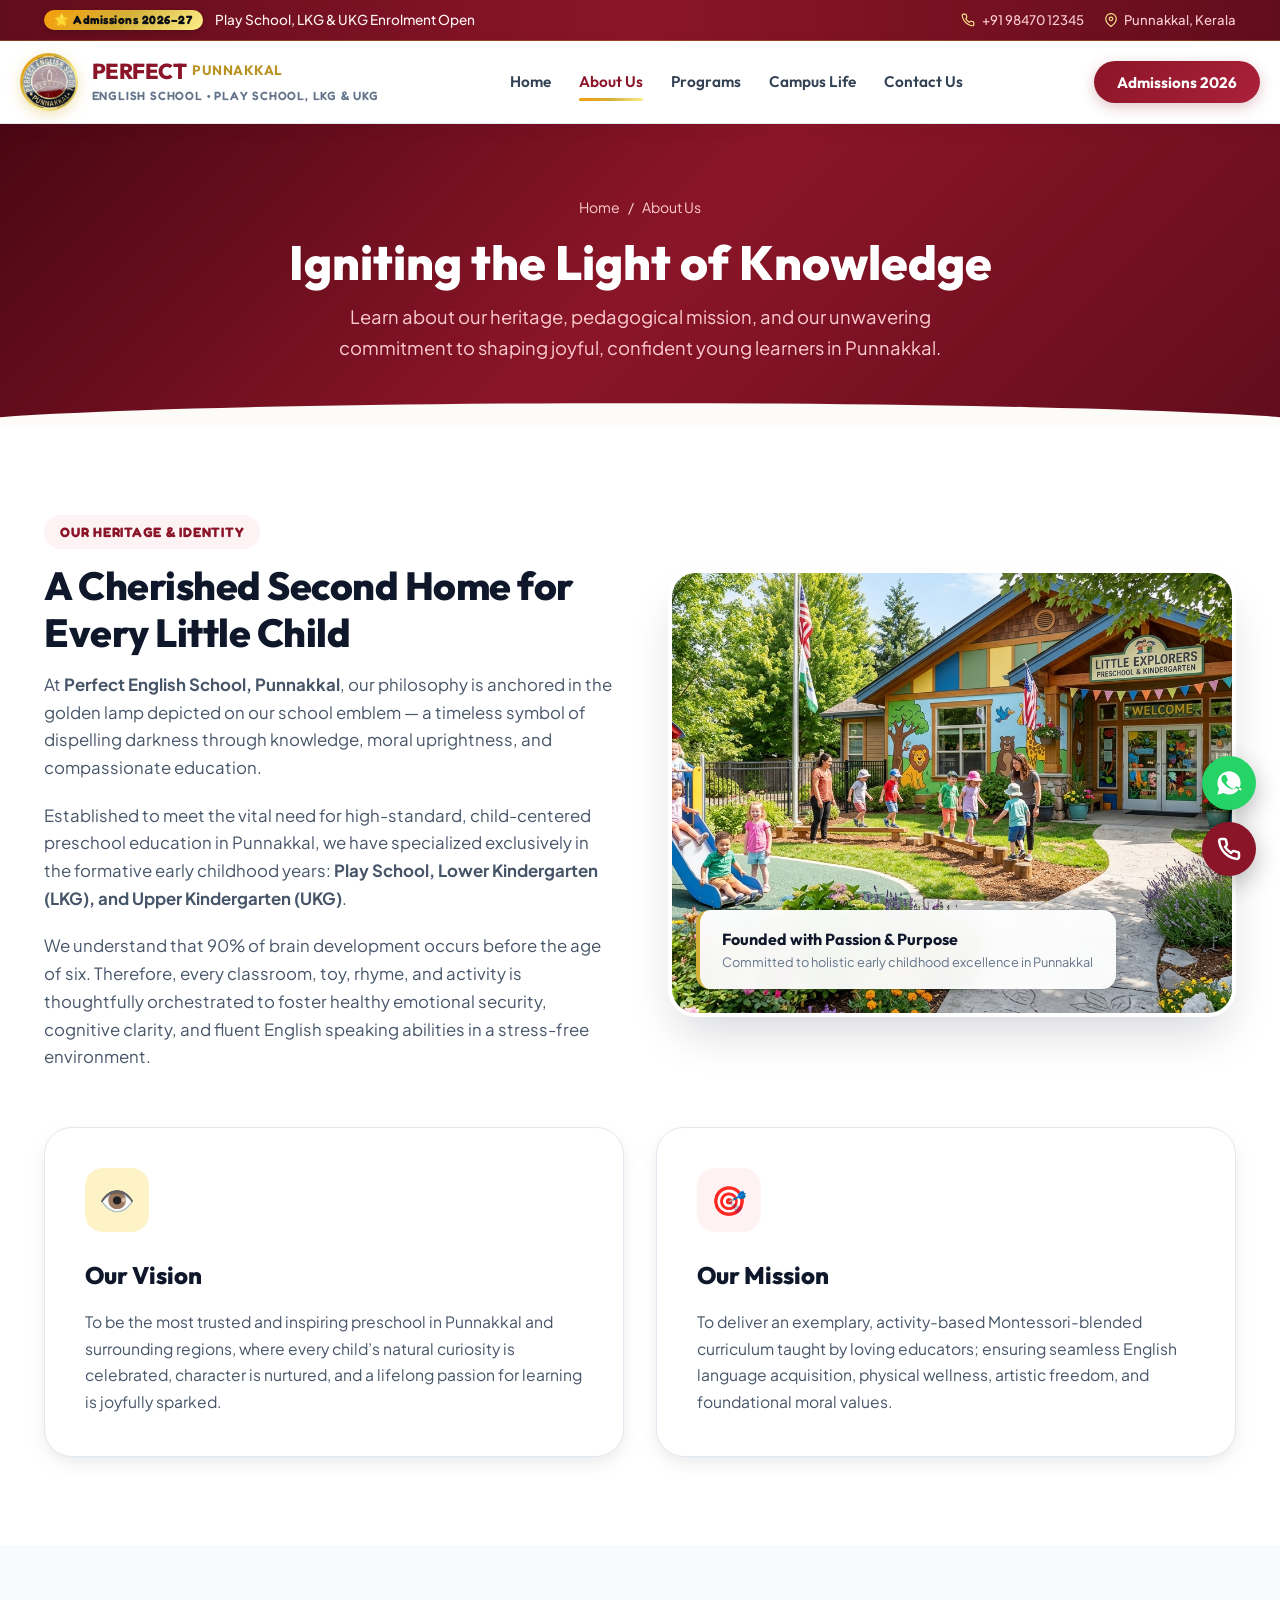
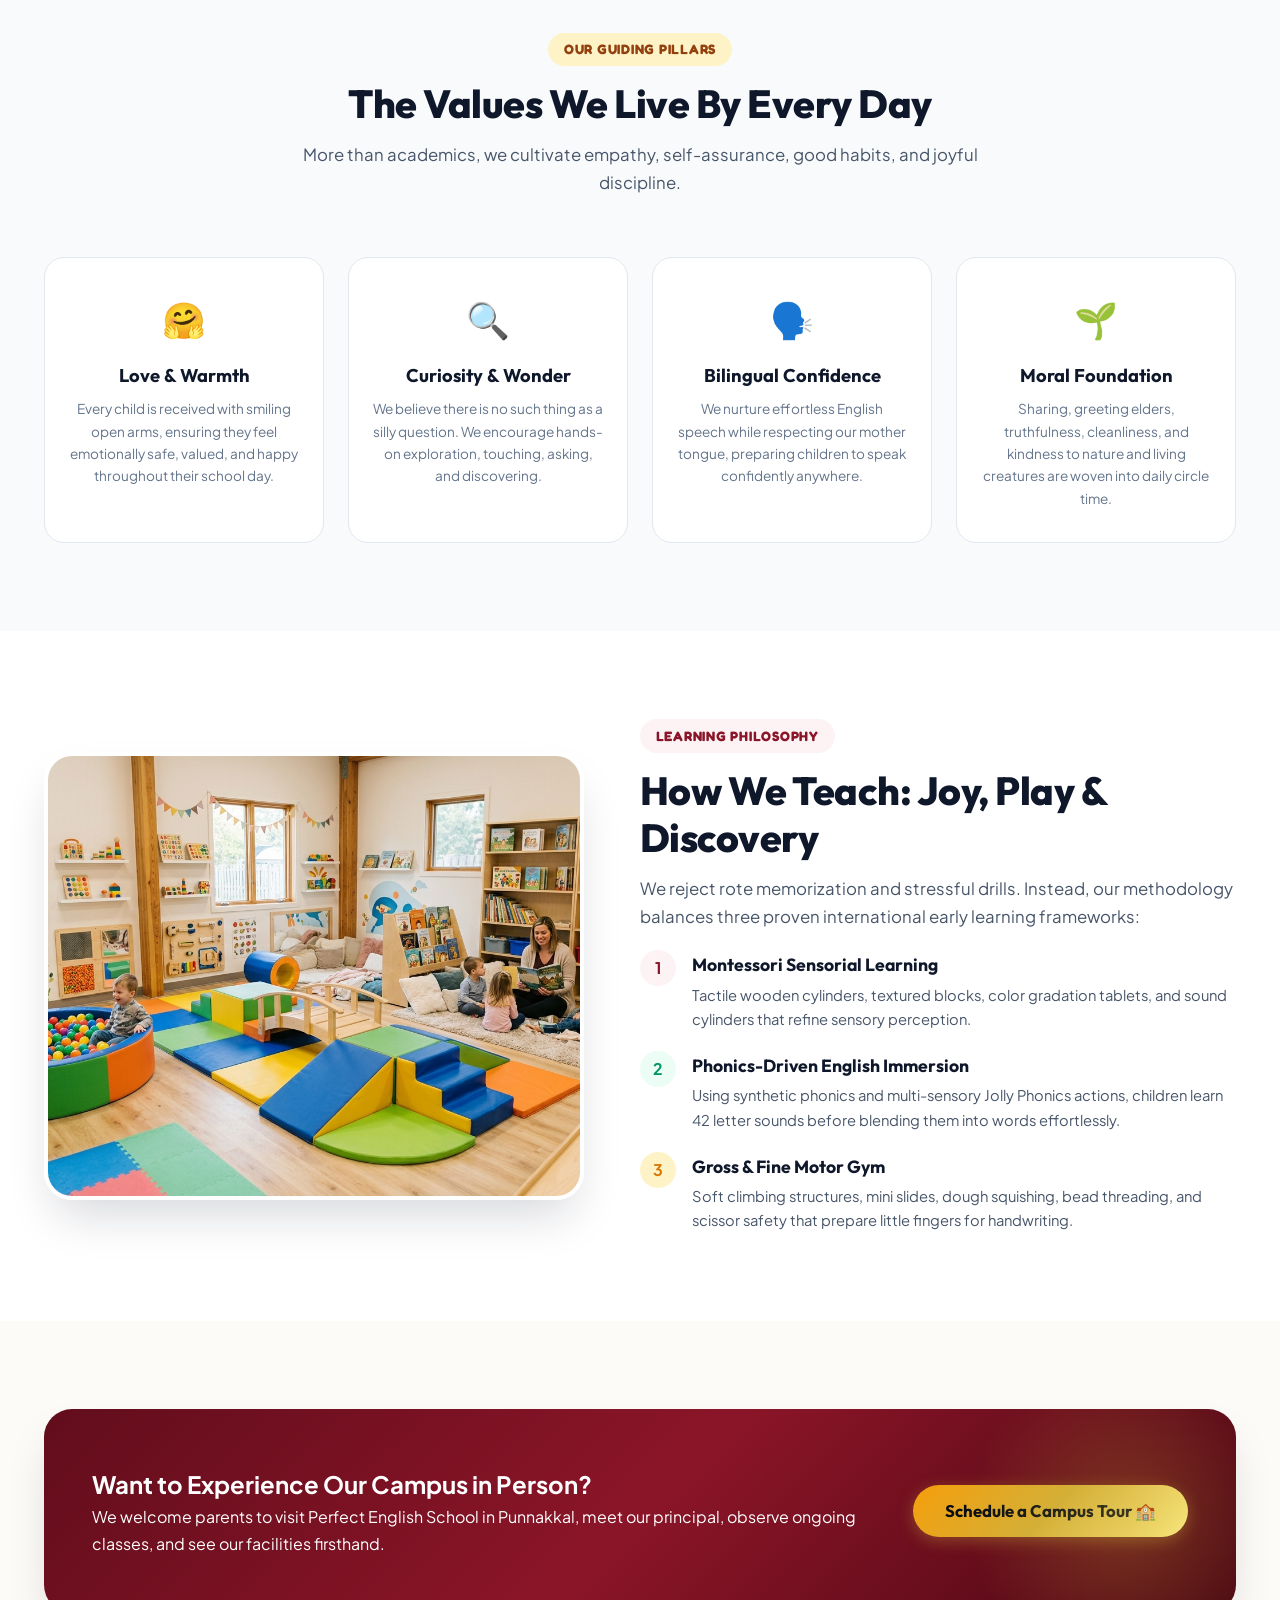
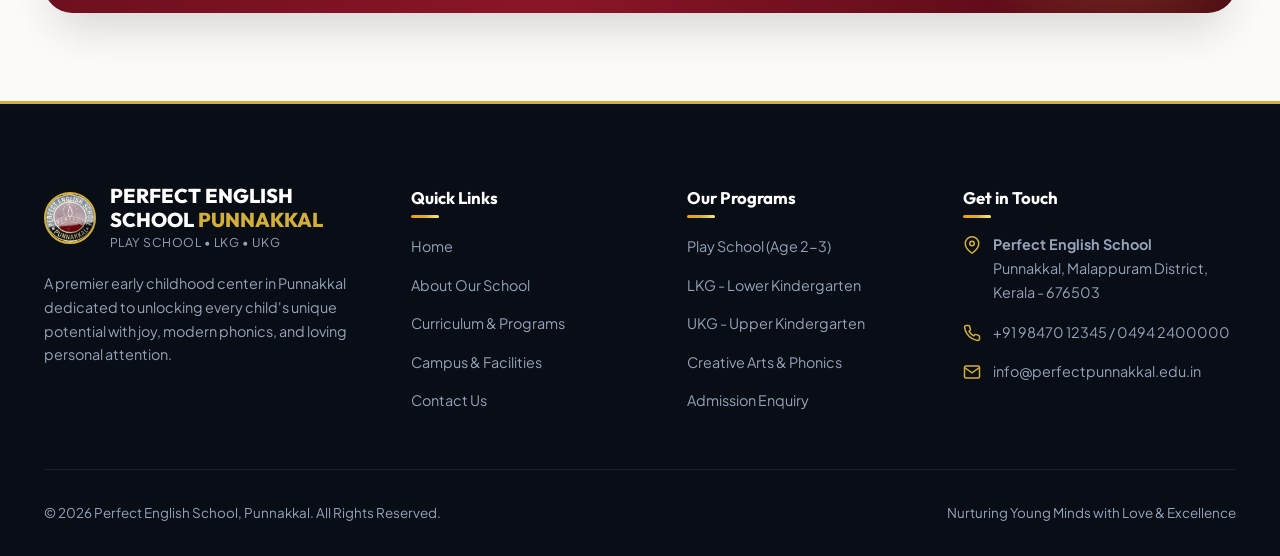
==== commit b947d8d3: "Fix top announcement bar wrapping on mobile viewports" ====
--- a/about.html
+++ b/about.html
@@ -14,8 +14,8 @@
   <div class="top-bar">
     <div class="container">
       <div class="top-bar-left">
-        <span class="badge-tag">ADMISSIONS OPEN 2026–27</span>
-        <span class="top-bar-text">Play School, LKG &amp; UKG Enrolment is now live!</span>
+        <span class="badge-tag">🌟 Admissions 2026–27</span>
+        <span class="top-bar-text">Play School, LKG &amp; UKG Enrolment Open</span>
       </div>
       <div class="top-bar-right">
         <a href="tel:+919847012345" class="top-bar-link">
@@ -46,13 +46,32 @@
       </a>
 
       <nav class="nav-menu" id="navMenu">
+        <!-- Drawer Header for Mobile -->
+        <div class="drawer-header">
+          <div class="drawer-brand">
+            <img src="assets/images/school-logo.jpg" alt="Logo">
+            <div>
+              <div class="drawer-title">PERFECT ENGLISH</div>
+              <div class="drawer-sub">PUNNAKKAL</div>
+            </div>
+          </div>
+          <button type="button" class="drawer-close-btn" id="drawerCloseBtn" aria-label="Close menu">✕</button>
+        </div>
+
         <a href="index.html" class="nav-link">Home</a>
         <a href="about.html" class="nav-link active">About Us</a>
         <a href="programs.html" class="nav-link">Programs</a>
         <a href="index.html#campus" class="nav-link">Campus Life</a>
         <a href="contact.html" class="nav-link">Contact Us</a>
+
         <!-- Mobile drawer visible CTA -->
-        <a href="#" class="btn btn-primary btn-sm mobile-nav-cta" data-open-modal="admission">Enquire Now</a>
+        <a href="#" class="btn btn-primary mobile-nav-cta" data-open-modal="admission">✨ Enquire for Admission</a>
+
+        <!-- Mobile Drawer Contacts -->
+        <div class="drawer-contacts">
+          <a href="tel:+919847012345" class="drawer-contact-pill">📞 Call: +91 98470 12345</a>
+          <a href="https://wa.me/919847012345" target="_blank" class="drawer-contact-pill whatsapp">💬 WhatsApp Us</a>
+        </div>
       </nav>
 
       <div class="nav-actions">
--- a/assets/css/style.css
+++ b/assets/css/style.css
@@ -83,6 +83,8 @@
   font-size: 16px;
   -webkit-font-smoothing: antialiased;
   -moz-osx-font-smoothing: grayscale;
+  overflow-x: hidden;
+  max-width: 100%;
 }
 
 body {
@@ -91,6 +93,8 @@
   color: var(--slate-700);
   line-height: 1.65;
   overflow-x: hidden;
+  max-width: 100%;
+  position: relative;
 }
 
 img, svg {
@@ -159,13 +163,16 @@
   font-family: var(--font-fun);
   font-size: 0.75rem;
   font-weight: 700;
-  padding: 0.15rem 0.65rem;
+  padding: 0.2rem 0.65rem;
   border-radius: var(--radius-pill);
   letter-spacing: 0.5px;
   box-shadow: 0 2px 6px rgba(0,0,0,0.2);
   display: inline-flex;
   align-items: center;
   gap: 0.35rem;
+  white-space: nowrap;
+  flex-shrink: 0;
+  line-height: 1.2;
 }
 
 .top-bar-text {
@@ -334,9 +341,29 @@
   width: 100%;
 }
 
-/* Mobile CTA inside nav-menu is hidden on desktop */
+/* Mobile CTA and drawer components hidden on desktop */
+.drawer-header,
+.drawer-contacts,
 .mobile-nav-cta {
   display: none !important;
+}
+
+/* Dimmed backdrop when mobile drawer is open */
+.nav-backdrop {
+  position: fixed;
+  inset: 0;
+  background: rgba(15, 23, 42, 0.65);
+  backdrop-filter: blur(4px);
+  -webkit-backdrop-filter: blur(4px);
+  z-index: 98;
+  opacity: 0;
+  pointer-events: none;
+  transition: opacity 0.3s ease;
+}
+
+.nav-backdrop.active {
+  opacity: 1;
+  pointer-events: auto;
 }
 
 .nav-actions {
@@ -1947,118 +1974,408 @@
   .top-bar-right {
     display: none;
   }
+
   .nav-menu {
     position: fixed;
     top: 0;
-    right: -100%;
-    width: 290px;
+    right: 0;
+    transform: translateX(105%);
+    width: min(320px, 86vw);
     height: 100vh;
-    background: #fff;
+    height: 100dvh;
+    background: #ffffff;
     flex-direction: column;
-    align-items: flex-start;
-    padding: 5rem 2rem 2rem;
-    box-shadow: -8px 0 30px rgba(0,0,0,0.15);
-    transition: right 0.35s ease;
+    align-items: stretch;
+    padding: 1.25rem 1.25rem 2rem;
+    box-shadow: -8px 0 35px rgba(15, 23, 42, 0.25);
+    transition: transform 0.32s cubic-bezier(0.16, 1, 0.3, 1);
     z-index: 99;
-    gap: 1.25rem;
-  }
+    gap: 0.65rem;
+    overflow-y: auto;
+    -webkit-overflow-scrolling: touch;
+    box-sizing: border-box;
+  }
+
   .nav-menu.open {
-    right: 0;
-  }
+    transform: translateX(0);
+  }
+
+  .drawer-header {
+    display: flex;
+    align-items: center;
+    justify-content: space-between;
+    padding-bottom: 0.85rem;
+    margin-bottom: 0.5rem;
+    border-bottom: 1px solid var(--slate-200);
+    width: 100%;
+    box-sizing: border-box;
+  }
+
+  .drawer-brand {
+    display: flex;
+    align-items: center;
+    gap: 0.6rem;
+  }
+
+  .drawer-brand img {
+    width: 36px;
+    height: 36px;
+    border-radius: 50%;
+    border: 1.5px solid var(--gold);
+    object-fit: cover;
+  }
+
+  .drawer-title {
+    font-family: var(--font-display);
+    font-size: 0.95rem;
+    font-weight: 800;
+    color: var(--primary);
+    line-height: 1.1;
+  }
+
+  .drawer-sub {
+    font-size: 0.7rem;
+    font-weight: 700;
+    color: var(--gold-dark);
+    letter-spacing: 0.4px;
+  }
+
+  .drawer-close-btn {
+    width: 34px;
+    height: 34px;
+    border-radius: 50%;
+    background: var(--slate-100);
+    color: var(--slate-700);
+    display: flex;
+    align-items: center;
+    justify-content: center;
+    font-size: 1rem;
+    font-weight: 700;
+    cursor: pointer;
+    border: none;
+    transition: var(--transition);
+  }
+
+  .drawer-close-btn:hover {
+    background: var(--primary);
+    color: #fff;
+  }
+
   .nav-link {
     width: 100%;
     font-size: 1.05rem;
-    padding: 0.65rem 0;
-  }
+    font-weight: 600;
+    padding: 0.75rem 0.85rem;
+    border-radius: var(--radius-sm);
+    display: flex;
+    align-items: center;
+    color: var(--slate-700);
+    border-bottom: 1px solid rgba(226, 232, 240, 0.6);
+    box-sizing: border-box;
+    transition: var(--transition);
+  }
+
+  .nav-link:hover,
+  .nav-link.active {
+    background: var(--primary-soft);
+    color: var(--primary);
+    padding-left: 1.1rem;
+  }
+
+  .nav-link::after {
+    display: none;
+  }
+
   .mobile-nav-cta {
-    display: inline-flex !important;
+    display: flex !important;
+    width: 100% !important;
+    box-sizing: border-box !important;
+    text-align: center;
+    justify-content: center;
+    margin-top: 1rem;
+    padding: 0.85rem 1.25rem;
+    font-size: 0.95rem;
+    box-shadow: 0 4px 14px var(--primary-glow);
+  }
+
+  .drawer-contacts {
+    display: flex;
+    flex-direction: column;
+    gap: 0.6rem;
+    margin-top: auto;
+    padding-top: 1.25rem;
+    border-top: 1px solid var(--slate-200);
     width: 100%;
-    margin-top: 1rem;
-  }
+    box-sizing: border-box;
+  }
+
+  .drawer-contact-pill {
+    display: flex;
+    align-items: center;
+    justify-content: center;
+    gap: 0.5rem;
+    padding: 0.65rem 1rem;
+    border-radius: var(--radius-pill);
+    background: var(--slate-100);
+    color: var(--slate-700);
+    font-size: 0.84rem;
+    font-weight: 600;
+    text-align: center;
+    transition: var(--transition);
+  }
+
+  .drawer-contact-pill.whatsapp {
+    background: #ecfdf5;
+    color: #059669;
+  }
+
+  .drawer-contact-pill:hover {
+    background: var(--primary-soft);
+    color: var(--primary);
+  }
+
   .nav-toggle {
     display: flex;
     z-index: 101;
   }
+
   .nav-actions .btn {
     display: none;
   }
+
   .hero-grid {
     grid-template-columns: 1fr;
     gap: 3rem;
   }
+
   .hero-title {
     font-size: 2.75rem;
   }
+
   .programs-grid {
     grid-template-columns: repeat(2, 1fr);
   }
+
   .features-grid {
     grid-template-columns: repeat(2, 1fr);
   }
+
   .gallery-grid {
     grid-template-columns: repeat(2, 1fr);
   }
+
   .gallery-card.featured {
     grid-column: span 2;
   }
+
   .timeline-grid {
     grid-template-columns: repeat(2, 1fr);
   }
+
   .testimonials-grid {
     grid-template-columns: 1fr;
   }
+
   .cta-banner {
     grid-template-columns: 1fr;
     padding: 2.5rem 2rem;
   }
+
   .about-intro-grid {
     grid-template-columns: 1fr;
   }
+
   .values-grid {
     grid-template-columns: repeat(2, 1fr);
   }
+
   .contact-grid {
     grid-template-columns: 1fr;
   }
+
   .footer-grid {
     grid-template-columns: repeat(2, 1fr);
   }
 }
 
 @media (max-width: 768px) {
+  .hero::before,
+  .cta-banner::before {
+    display: none;
+  }
+
   .hero {
-    padding: 2.5rem 0 3.5rem;
-  }
+    padding: 2.25rem 0 3.25rem;
+  }
+
   .hero-title {
     font-size: 2.2rem;
   }
+
   .hero-media-wrapper img {
-    height: 340px;
-  }
+    height: 320px;
+  }
+
   .floating-badge {
     position: static;
     margin-top: 1rem;
     animation: none;
-  }
+    max-width: 100%;
+  }
+
   .programs-grid {
     grid-template-columns: 1fr;
   }
+
   .features-grid {
     grid-template-columns: 1fr;
   }
+
   .timeline-grid {
     grid-template-columns: 1fr;
   }
+
   .form-row {
     grid-template-columns: 1fr;
   }
+
   .values-grid {
     grid-template-columns: 1fr;
   }
+
   .footer-grid {
     grid-template-columns: 1fr;
   }
+
   .page-title {
     font-size: 2.2rem;
   }
 }
+
+@media (max-width: 640px) {
+  .top-bar {
+    padding: 0.4rem 0.5rem;
+  }
+
+  .top-bar .container {
+    justify-content: center;
+  }
+
+  .top-bar-left {
+    justify-content: center;
+    align-items: center;
+    text-align: center;
+    gap: 0.55rem;
+    width: 100%;
+    flex-wrap: wrap;
+  }
+
+  .top-bar-text {
+    font-size: 0.78rem;
+    line-height: 1.35;
+    text-align: center;
+  }
+
+  .badge-tag {
+    font-size: 0.7rem;
+    padding: 0.16rem 0.55rem;
+    white-space: nowrap;
+    flex-shrink: 0;
+  }
+}
+
+@media (max-width: 440px) {
+  .top-bar-left {
+    flex-direction: column;
+    gap: 0.25rem;
+  }
+
+  .top-bar-text {
+    font-size: 0.73rem;
+  }
+}
+
+@media (max-width: 580px) {
+
+  .nav-wrap {
+    padding: 0.5rem 0;
+  }
+
+  .brand {
+    gap: 0.55rem;
+    max-width: calc(100% - 50px);
+  }
+
+  .brand-logo-frame {
+    width: 44px;
+    height: 44px;
+    padding: 2px;
+  }
+
+  .brand-title {
+    font-size: 1.05rem;
+    line-height: 1.1;
+  }
+
+  .brand-location {
+    font-size: 0.75rem;
+  }
+
+  .brand-subtitle {
+    font-size: 0.62rem;
+    letter-spacing: 0.3px;
+  }
+
+  .nav-toggle {
+    width: 38px;
+    height: 38px;
+  }
+
+  .hero-title {
+    font-size: 2rem;
+  }
+
+  .hero-lead {
+    font-size: 0.98rem;
+  }
+
+  .hero-stats {
+    grid-template-columns: 1fr;
+    gap: 0.75rem;
+    text-align: center;
+  }
+
+  .stat-item {
+    align-items: center;
+  }
+
+  .section-title {
+    font-size: 1.85rem;
+  }
+
+  .cta-banner {
+    padding: 2rem 1.25rem;
+  }
+
+  .cta-quick-form {
+    padding: 1.5rem 1.25rem;
+  }
+
+  .contact-form-panel {
+    padding: 1.75rem 1.25rem;
+  }
+
+  .modal-card {
+    padding: 1.75rem 1.25rem;
+  }
+
+  .floating-actions {
+    bottom: 16px;
+    right: 16px;
+  }
+
+  .fab-btn {
+    width: 48px;
+    height: 48px;
+  }
+}
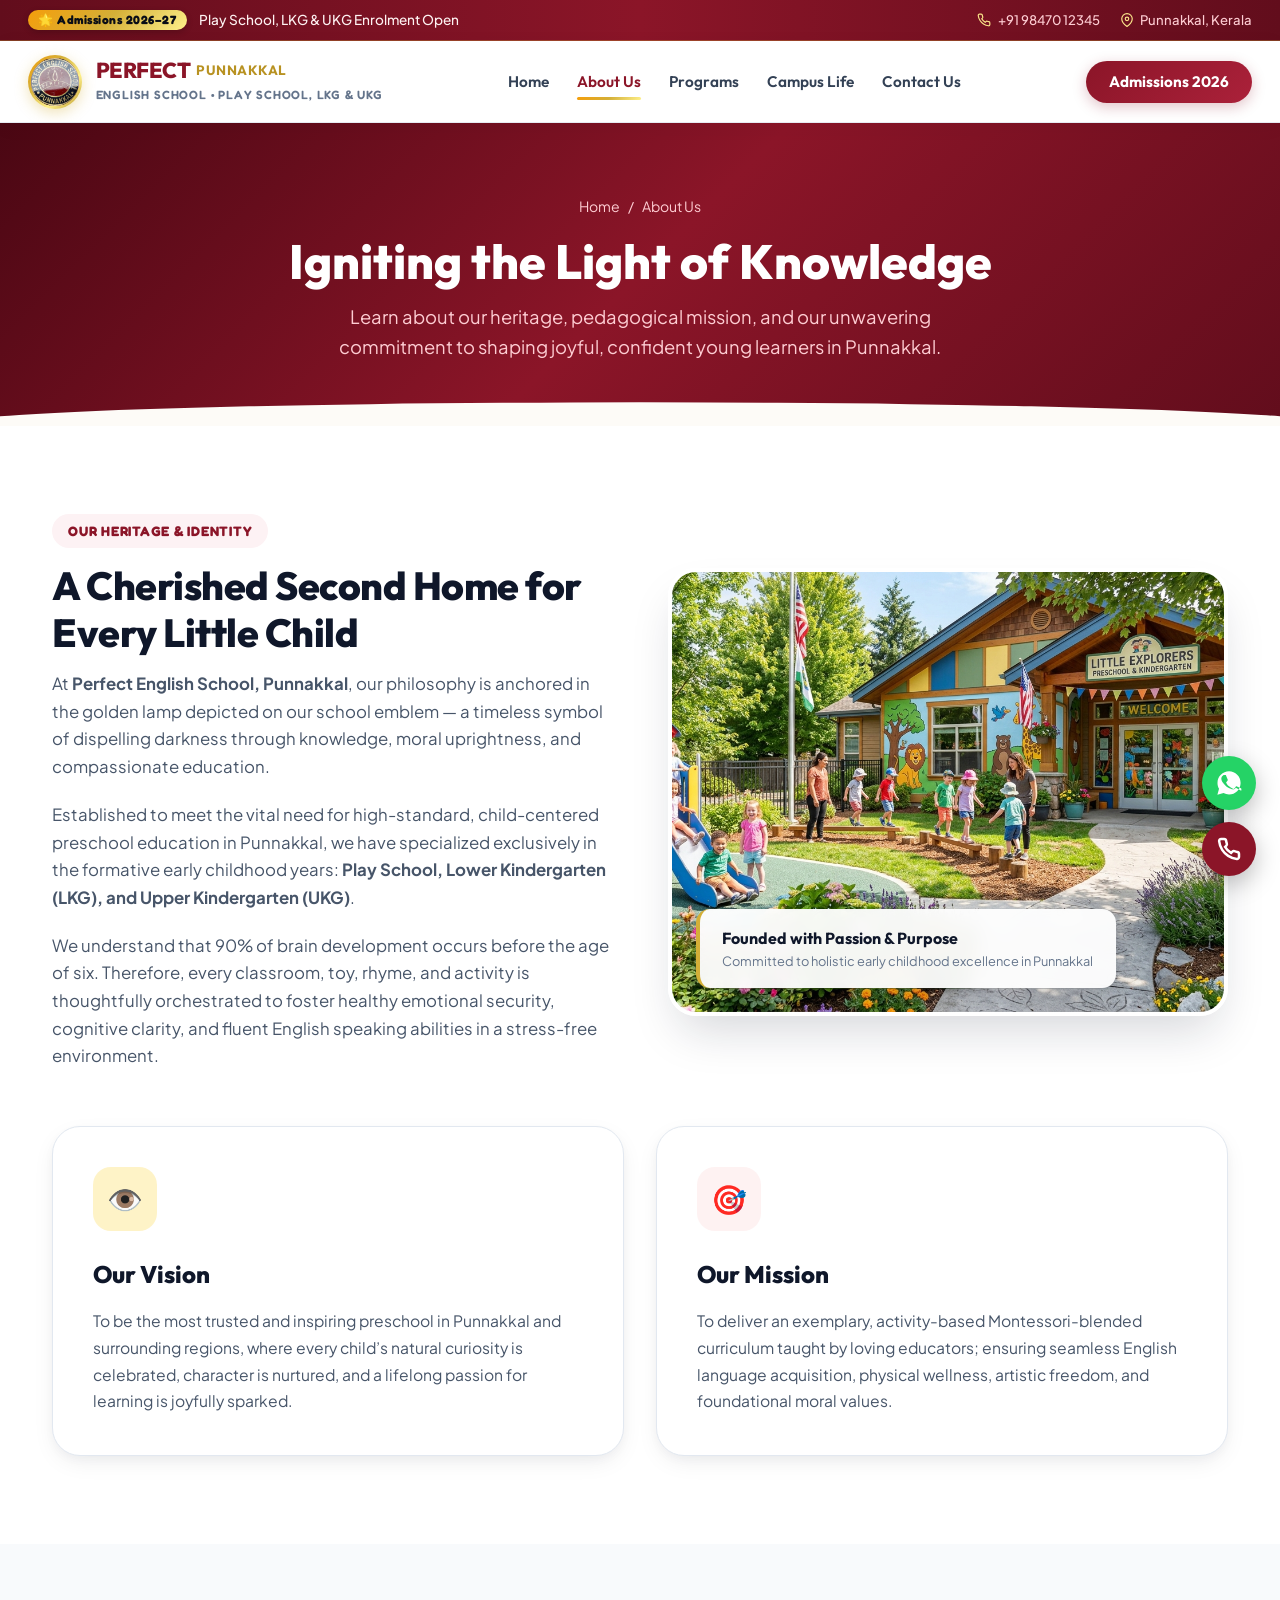
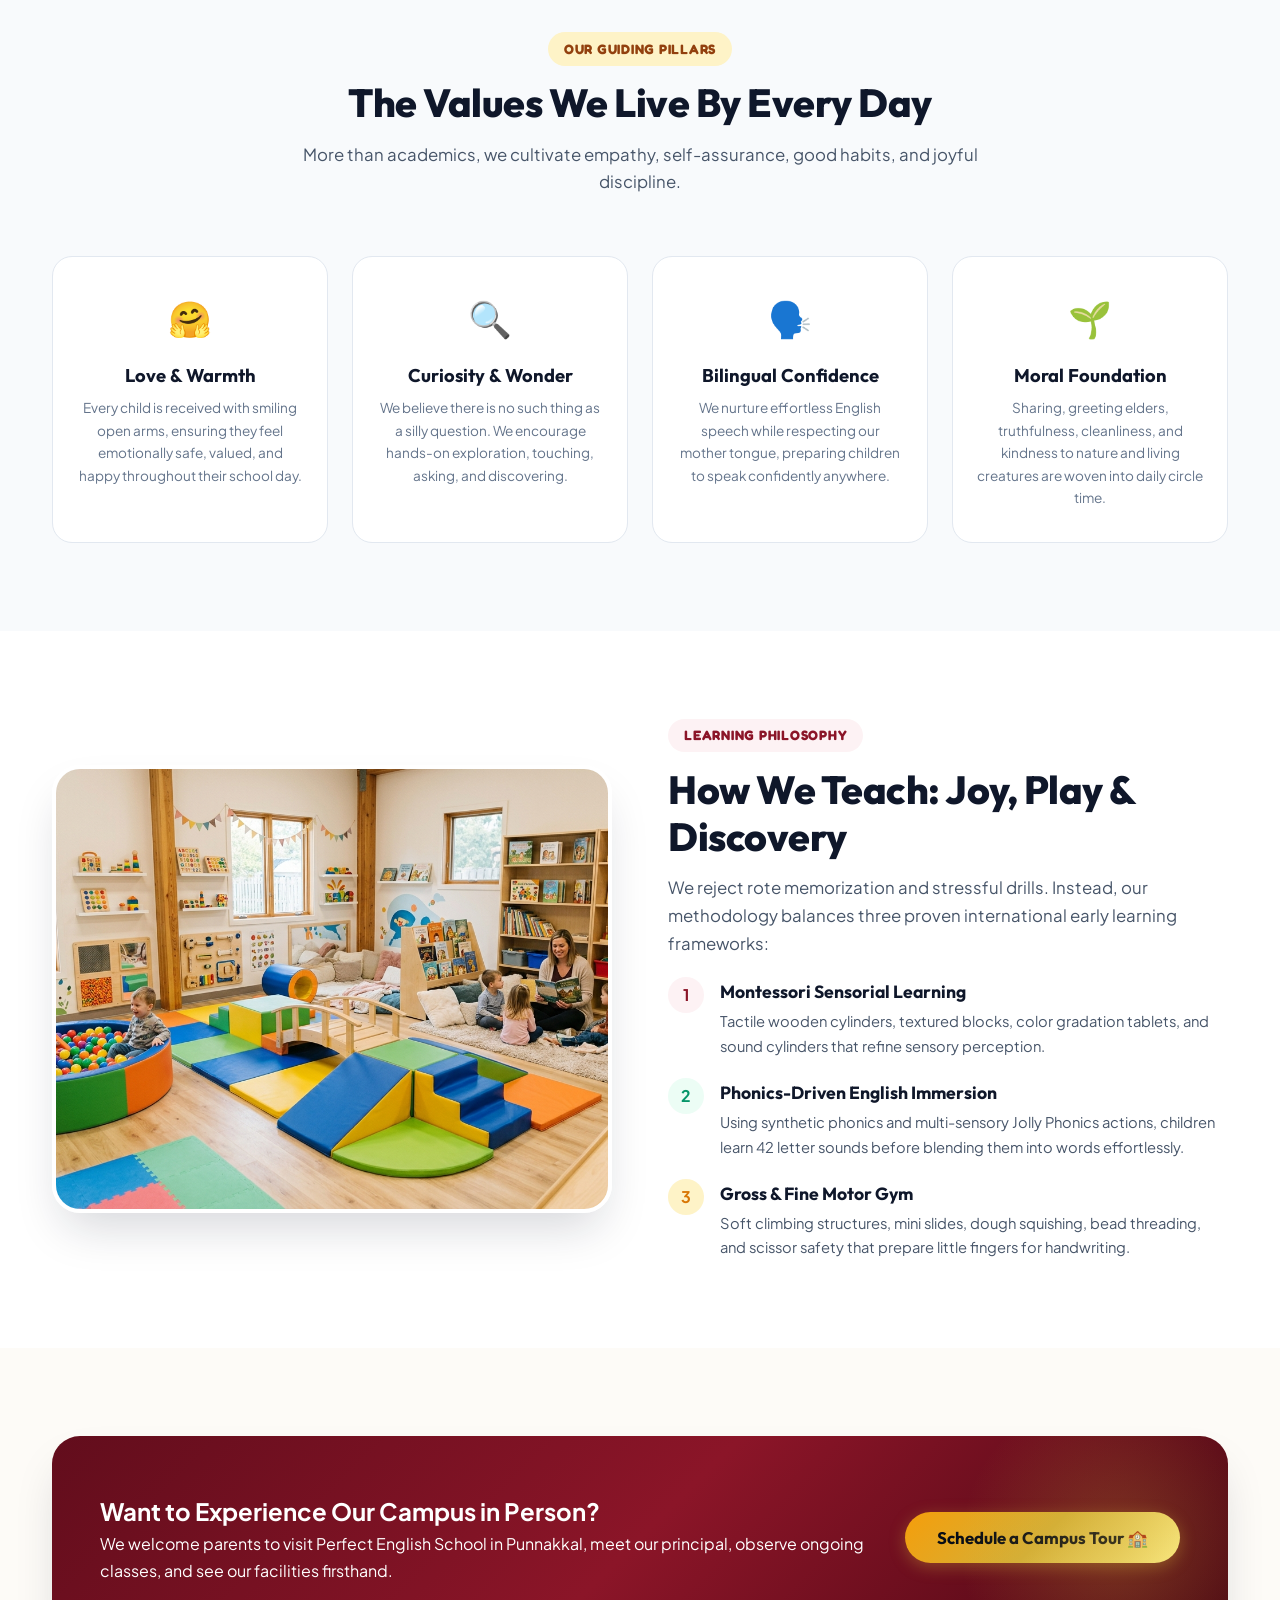
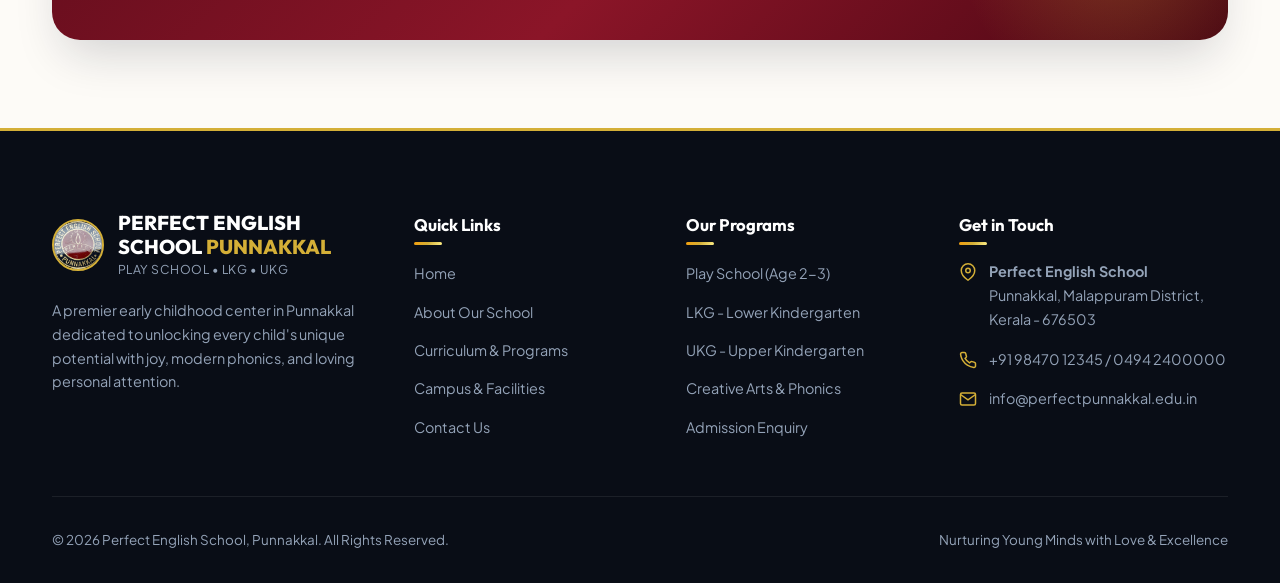
==== commit 587d78c0: "Fix mobile view layout across pages: full-width CTA buttons, responsive LKG and philosophy grids, an" ====
--- a/about.html
+++ b/about.html
@@ -188,7 +188,7 @@
   <!-- Our Pedagogical Methodology -->
   <section class="section section-bg-white">
     <div class="container">
-      <div class="about-intro-grid" style="grid-template-columns: 0.95fr 1.05fr;">
+      <div class="about-intro-grid">
         <div class="about-image-card">
           <img src="assets/images/activity-room.jpg" alt="Interactive modern play learning at Perfect English School">
         </div>
@@ -233,7 +233,7 @@
   <!-- CTA Banner -->
   <section class="section">
     <div class="container">
-      <div class="cta-banner" style="grid-template-columns: 1fr auto; text-align: left;">
+      <div class="cta-banner cta-banner-action">
         <div>
           <h2>Want to Experience Our Campus in Person?</h2>
           <p>We welcome parents to visit Perfect English School in Punnakkal, meet our principal, observe ongoing classes, and see our facilities firsthand.</p>
--- a/assets/css/style.css
+++ b/assets/css/style.css
@@ -126,8 +126,8 @@
   max-width: 1240px;
   margin-left: auto;
   margin-right: auto;
-  padding-left: 1.5rem;
-  padding-right: 1.5rem;
+  padding-left: 2rem;
+  padding-right: 2rem;
 }
 
 /* ===================================================================
@@ -137,7 +137,7 @@
   background: linear-gradient(90deg, #620d1c 0%, #8b1528 50%, #620d1c 100%);
   color: #fff;
   font-size: 0.85rem;
-  padding: 0.55rem 0;
+  padding: 0.55rem 1rem;
   border-bottom: 1px solid rgba(212, 175, 55, 0.3);
   position: relative;
   z-index: 50;
@@ -149,6 +149,8 @@
   align-items: center;
   gap: 1rem;
   flex-wrap: wrap;
+  padding-left: 0.5rem;
+  padding-right: 0.5rem;
 }
 
 .top-bar-left {
@@ -229,7 +231,7 @@
   display: flex;
   align-items: center;
   justify-content: space-between;
-  padding: 0.75rem 0;
+  padding: 0.85rem 0.5rem;
 }
 
 /* Brand Logo */
@@ -241,10 +243,10 @@
 }
 
 .brand-logo-frame {
-  width: 58px;
-  height: 58px;
+  width: 54px;
+  height: 54px;
   border-radius: 50%;
-  padding: 2.5px;
+  padding: 3px;
   background: linear-gradient(135deg, #f59e0b, #d4af37, #fef08a, #b89222);
   box-shadow: 0 4px 14px rgba(212, 175, 55, 0.35);
   position: relative;
@@ -261,7 +263,7 @@
   width: 100%;
   height: 100%;
   border-radius: 50%;
-  object-fit: cover;
+  object-fit: contain;
   background: #620d1c;
 }
 
@@ -1307,6 +1309,18 @@
   font-size: 1.05rem;
   line-height: 1.6;
   margin-bottom: 1.75rem;
+}
+
+.cta-btn-group {
+  display: flex;
+  align-items: center;
+  gap: 1rem;
+  flex-wrap: wrap;
+}
+
+.cta-banner-action {
+  grid-template-columns: 1fr auto;
+  text-align: left;
 }
 
 .cta-quick-form {
@@ -2181,12 +2195,24 @@
     padding: 2.5rem 2rem;
   }
 
+  .cta-banner-action {
+    grid-template-columns: 1fr;
+    text-align: center;
+    gap: 1.5rem;
+  }
+
   .about-intro-grid {
-    grid-template-columns: 1fr;
+    grid-template-columns: 1fr !important;
   }
 
   .values-grid {
     grid-template-columns: repeat(2, 1fr);
+  }
+
+  .vision-mission-grid {
+    grid-template-columns: 1fr;
+    gap: 1.5rem;
+    margin-top: 2rem;
   }
 
   .contact-grid {
@@ -2214,6 +2240,23 @@
 
   .hero-media-wrapper img {
     height: 320px;
+  }
+
+  .hero-cta-group {
+    display: flex;
+    flex-direction: column;
+    width: 100%;
+    gap: 0.75rem;
+    margin-bottom: 2rem;
+  }
+
+  .hero-cta-group .btn {
+    width: 100%;
+    justify-content: center;
+    text-align: center;
+    padding: 0.85rem 1.5rem;
+    font-size: 1rem;
+    box-sizing: border-box;
   }
 
   .floating-badge {
@@ -2231,16 +2274,114 @@
     grid-template-columns: 1fr;
   }
 
+  .gallery-grid {
+    grid-template-columns: 1fr;
+    gap: 1.25rem;
+  }
+
+  .gallery-card,
+  .gallery-card.featured {
+    grid-column: span 1;
+    height: 230px;
+  }
+
   .timeline-grid {
     grid-template-columns: 1fr;
   }
 
+  .cta-banner {
+    padding: 2.25rem 1.5rem;
+    grid-template-columns: 1fr !important;
+  }
+
+  .cta-content {
+    text-align: center;
+  }
+
+  .cta-content .badge-tag {
+    margin-bottom: 0.75rem;
+  }
+
+  .cta-content h2 {
+    font-size: 1.85rem;
+    line-height: 1.2;
+  }
+
+  .cta-content p {
+    font-size: 0.95rem;
+    margin-bottom: 1.5rem;
+  }
+
+  .cta-btn-group {
+    display: flex;
+    flex-direction: column;
+    width: 100%;
+    gap: 0.75rem;
+    margin-bottom: 2rem;
+  }
+
+  .cta-btn-group .btn {
+    width: 100%;
+    justify-content: center;
+    text-align: center;
+    padding: 0.85rem 1.25rem;
+    font-size: 0.95rem;
+    box-sizing: border-box;
+  }
+
+  .cta-banner-action {
+    grid-template-columns: 1fr !important;
+    text-align: center !important;
+    gap: 1.5rem;
+  }
+
+  .cta-banner-action .btn {
+    width: 100%;
+    justify-content: center;
+    text-align: center;
+  }
+
+  .about-intro-grid {
+    grid-template-columns: 1fr !important;
+    gap: 2rem;
+  }
+
+  .about-image-card img {
+    height: 280px;
+  }
+
+  .about-founder-badge {
+    bottom: 12px;
+    left: 12px;
+    right: 12px;
+    padding: 0.75rem 1rem;
+    max-width: calc(100% - 24px);
+    box-sizing: border-box;
+  }
+
+  .about-founder-badge h4 {
+    font-size: 0.92rem;
+  }
+
+  .about-founder-badge p {
+    font-size: 0.75rem;
+  }
+
   .form-row {
     grid-template-columns: 1fr;
   }
 
   .values-grid {
     grid-template-columns: 1fr;
+  }
+
+  .vision-mission-grid {
+    grid-template-columns: 1fr;
+    gap: 1.25rem;
+  }
+
+  .vm-box {
+    padding: 1.75rem 1.25rem;
   }
 
   .footer-grid {
@@ -2284,6 +2425,113 @@
   }
 }
 
+@media (max-width: 580px) {
+  .container {
+    padding-left: 1.25rem;
+    padding-right: 1.25rem;
+  }
+
+  .nav-wrap {
+    padding: 0.75rem 0.6rem;
+  }
+
+  .brand {
+    gap: 0.65rem;
+    max-width: calc(100% - 55px);
+  }
+
+  .brand-logo-frame {
+    width: 44px;
+    height: 44px;
+    padding: 2.5px;
+  }
+
+  .brand-title {
+    font-size: 1.05rem;
+    line-height: 1.1;
+  }
+
+  .brand-location {
+    font-size: 0.75rem;
+  }
+
+  .brand-subtitle {
+    font-size: 0.62rem;
+    letter-spacing: 0.3px;
+  }
+
+  .nav-toggle {
+    width: 38px;
+    height: 38px;
+  }
+
+  .hero-title {
+    font-size: 2rem;
+  }
+
+  .hero-lead {
+    font-size: 0.98rem;
+    margin-bottom: 1.5rem;
+  }
+
+  .hero-stats {
+    display: grid;
+    grid-template-columns: repeat(3, 1fr);
+    gap: 0.5rem;
+    padding-top: 1.5rem;
+    margin-bottom: 0.5rem;
+    text-align: center;
+    width: 100%;
+  }
+
+  .stat-num {
+    font-size: 1.6rem;
+  }
+
+  .stat-label {
+    font-size: 0.72rem;
+    font-weight: 600;
+    line-height: 1.25;
+    white-space: nowrap;
+  }
+
+  .stat-item {
+    align-items: center;
+    text-align: center;
+  }
+
+  .section-title {
+    font-size: 1.85rem;
+  }
+
+  .cta-banner {
+    padding: 2rem 1.25rem;
+  }
+
+  .cta-quick-form {
+    padding: 1.5rem 1.25rem;
+  }
+
+  .contact-form-panel {
+    padding: 1.75rem 1.25rem;
+  }
+
+  .modal-card {
+    padding: 1.75rem 1.25rem;
+  }
+
+  .floating-actions {
+    bottom: 14px;
+    right: 12px;
+    gap: 8px;
+  }
+
+  .fab-btn {
+    width: 44px;
+    height: 44px;
+  }
+}
+
 @media (max-width: 440px) {
   .top-bar-left {
     flex-direction: column;
@@ -2294,88 +2542,3 @@
     font-size: 0.73rem;
   }
 }
-
-@media (max-width: 580px) {
-
-  .nav-wrap {
-    padding: 0.5rem 0;
-  }
-
-  .brand {
-    gap: 0.55rem;
-    max-width: calc(100% - 50px);
-  }
-
-  .brand-logo-frame {
-    width: 44px;
-    height: 44px;
-    padding: 2px;
-  }
-
-  .brand-title {
-    font-size: 1.05rem;
-    line-height: 1.1;
-  }
-
-  .brand-location {
-    font-size: 0.75rem;
-  }
-
-  .brand-subtitle {
-    font-size: 0.62rem;
-    letter-spacing: 0.3px;
-  }
-
-  .nav-toggle {
-    width: 38px;
-    height: 38px;
-  }
-
-  .hero-title {
-    font-size: 2rem;
-  }
-
-  .hero-lead {
-    font-size: 0.98rem;
-  }
-
-  .hero-stats {
-    grid-template-columns: 1fr;
-    gap: 0.75rem;
-    text-align: center;
-  }
-
-  .stat-item {
-    align-items: center;
-  }
-
-  .section-title {
-    font-size: 1.85rem;
-  }
-
-  .cta-banner {
-    padding: 2rem 1.25rem;
-  }
-
-  .cta-quick-form {
-    padding: 1.5rem 1.25rem;
-  }
-
-  .contact-form-panel {
-    padding: 1.75rem 1.25rem;
-  }
-
-  .modal-card {
-    padding: 1.75rem 1.25rem;
-  }
-
-  .floating-actions {
-    bottom: 16px;
-    right: 16px;
-  }
-
-  .fab-btn {
-    width: 48px;
-    height: 48px;
-  }
-}
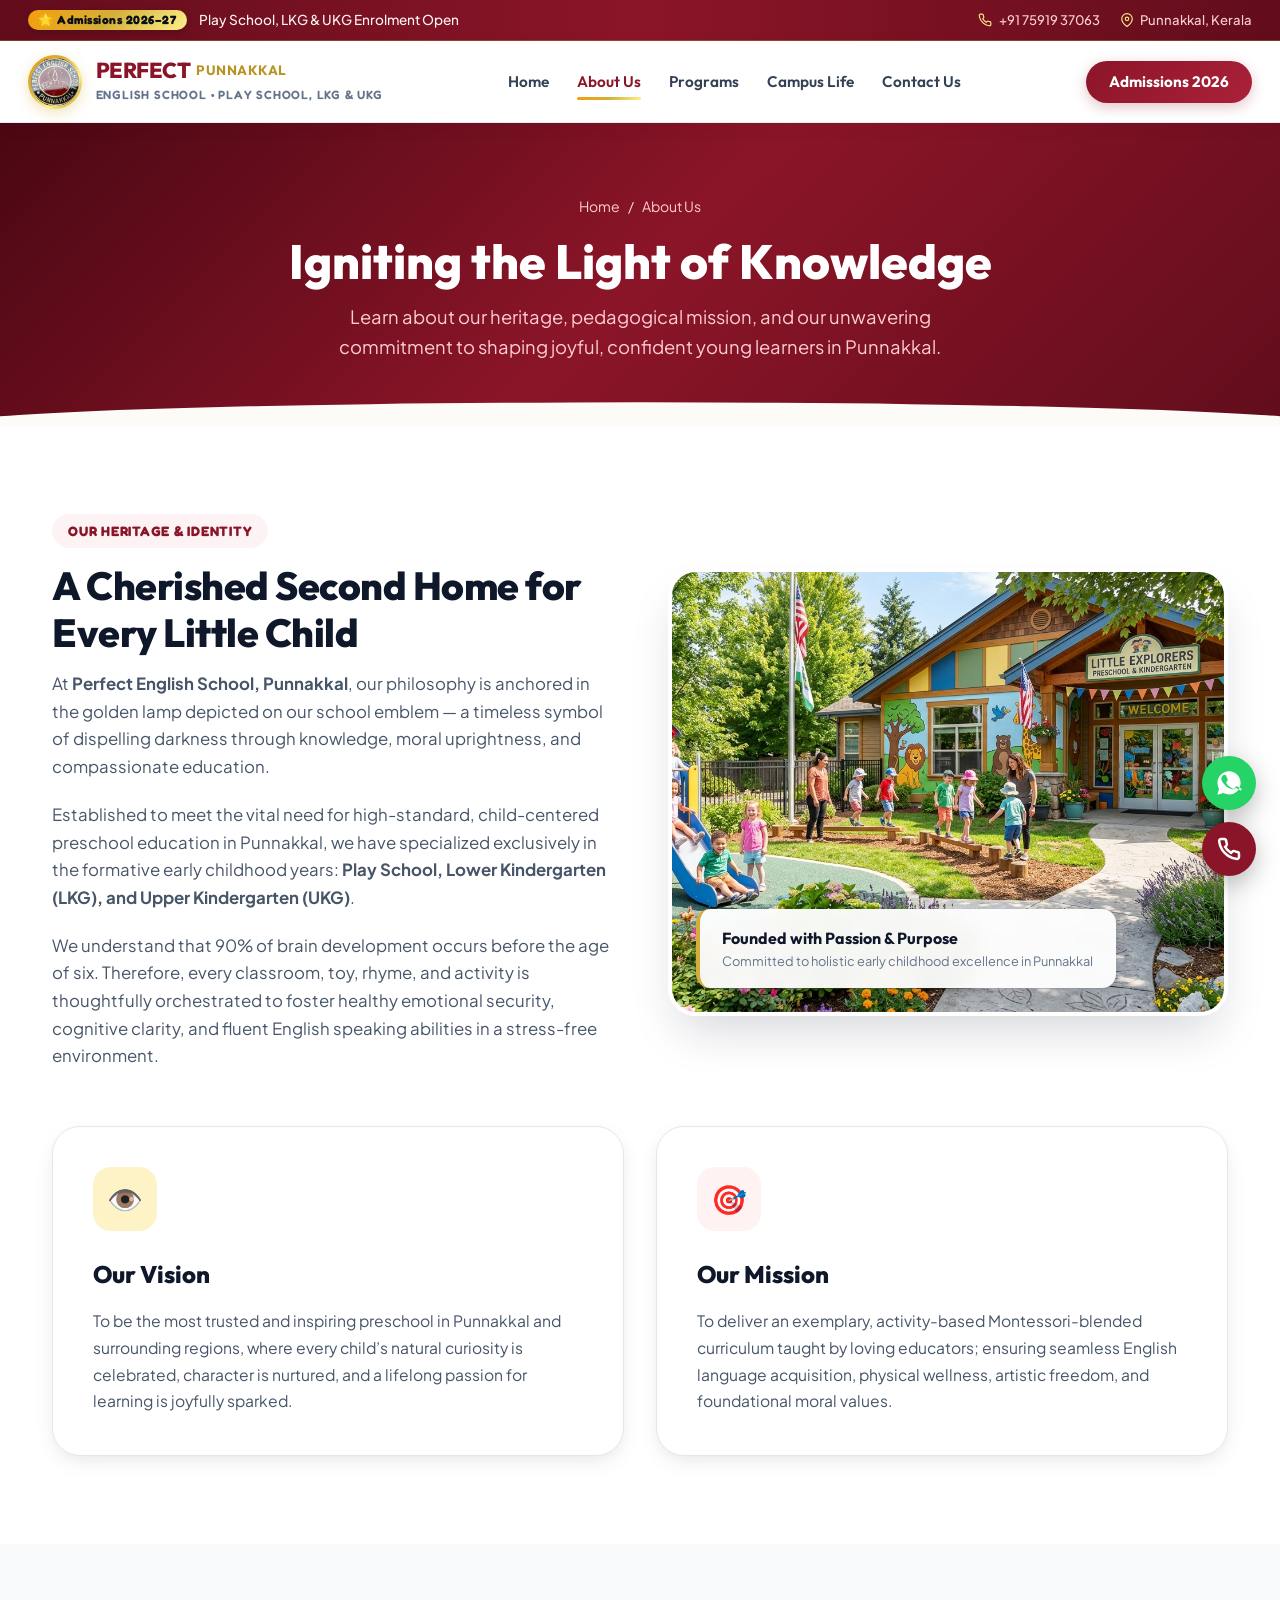
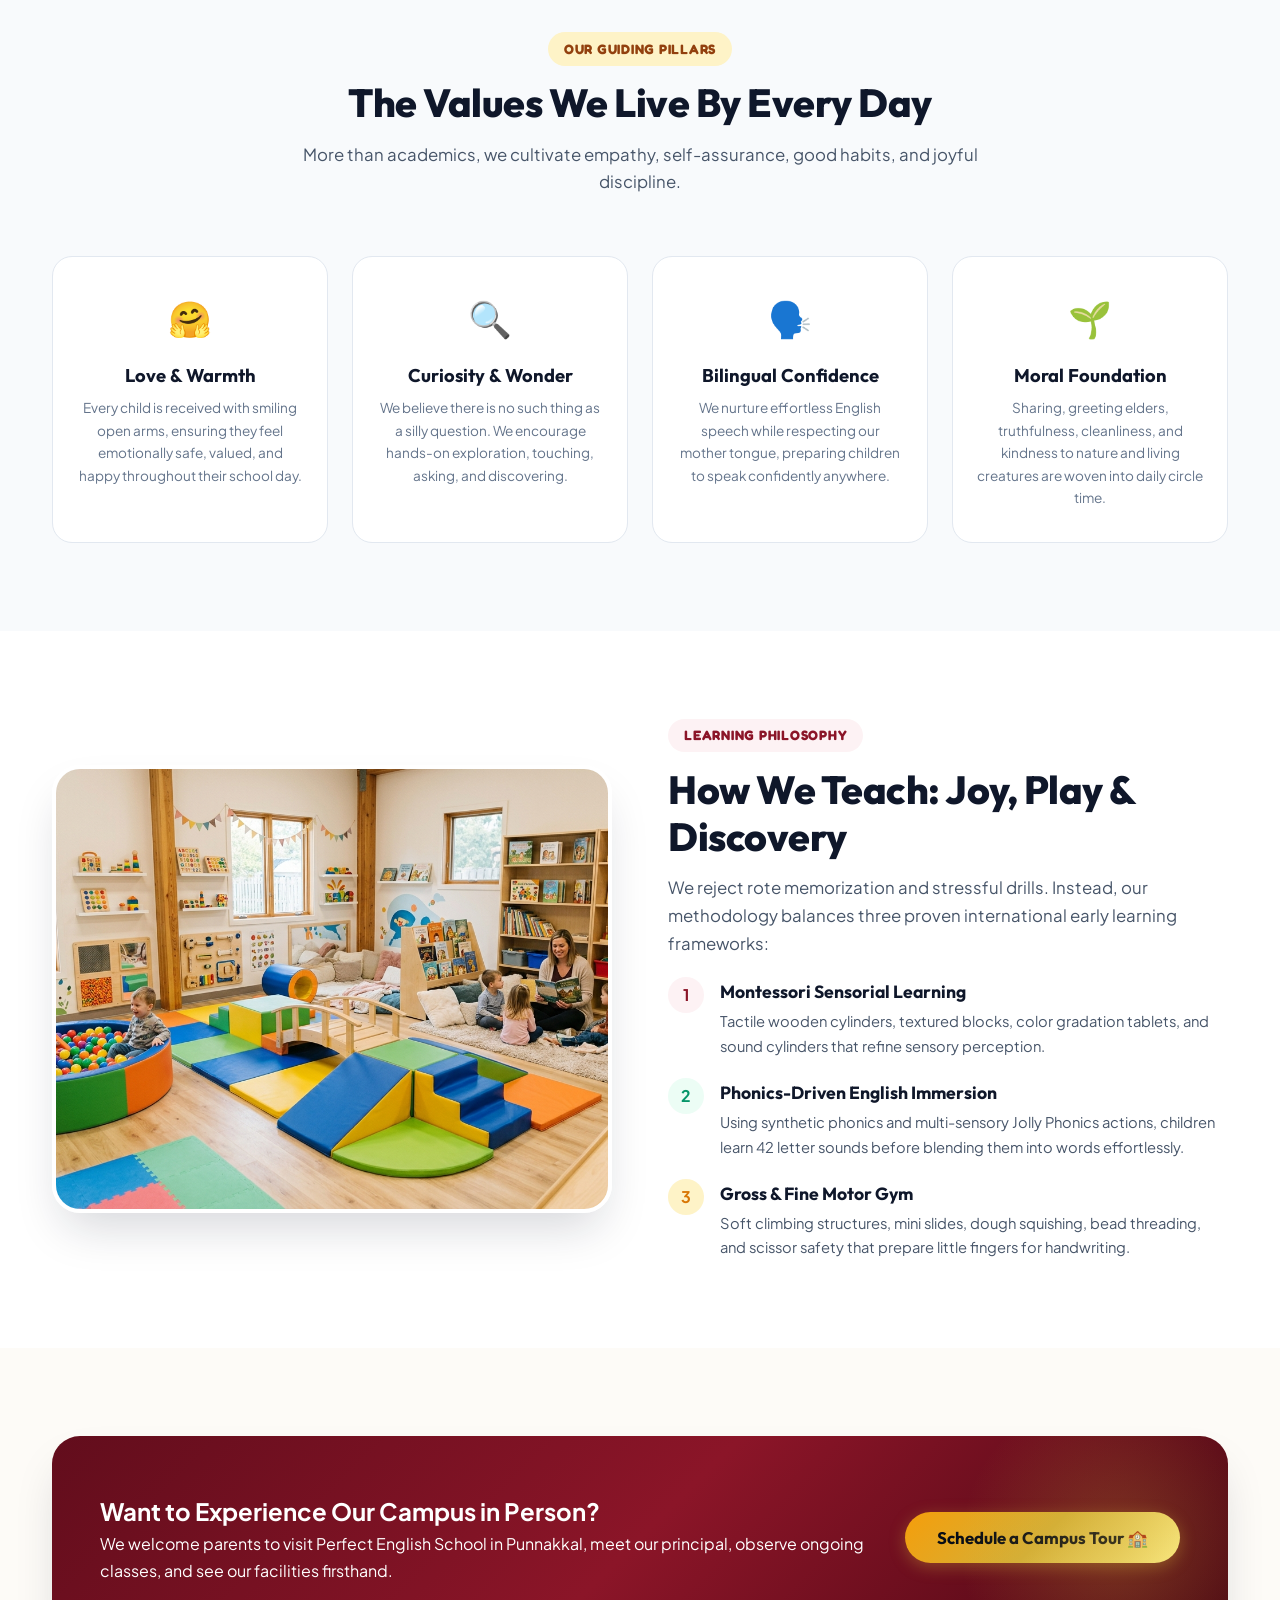
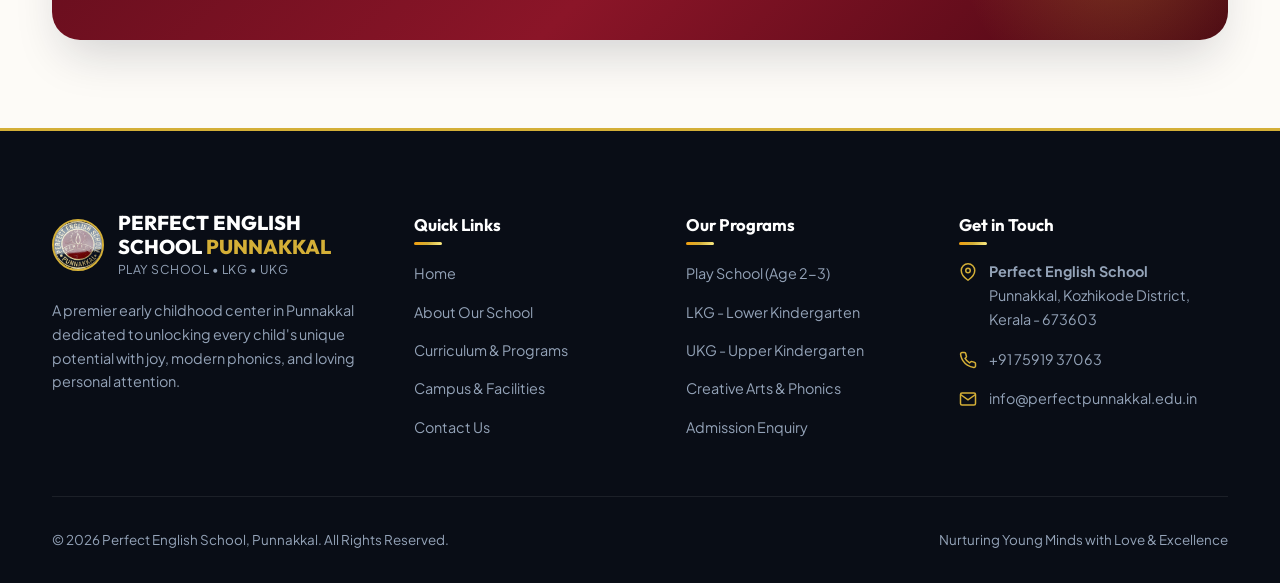
==== commit d97bd946: "Update phone number to 7591937063, pin code to 673603, and district to Kozhikode" ====
--- a/about.html
+++ b/about.html
@@ -18,9 +18,9 @@
         <span class="top-bar-text">Play School, LKG &amp; UKG Enrolment Open</span>
       </div>
       <div class="top-bar-right">
-        <a href="tel:+919847012345" class="top-bar-link">
+        <a href="tel:+917591937063" class="top-bar-link">
           <svg viewBox="0 0 24 24" fill="none" stroke="currentColor" stroke-width="2"><path d="M22 16.92v3a2 2 0 0 1-2.18 2 19.79 19.79 0 0 1-8.63-3.07 19.5 19.5 0 0 1-6-6 19.79 19.79 0 0 1-3.07-8.67A2 2 0 0 1 4.11 2h3a2 2 0 0 1 2 1.72 12.84 12.84 0 0 0 .7 2.81 2 2 0 0 1-.45 2.11L8.09 9.91a16 16 0 0 0 6 6l1.27-1.27a2 2 0 0 1 2.11-.45 12.84 12.84 0 0 0 2.81.7A2 2 0 0 1 22 16.92z"/></svg>
-          +91 98470 12345
+          +91 75919 37063
         </a>
         <a href="contact.html" class="top-bar-link">
           <svg viewBox="0 0 24 24" fill="none" stroke="currentColor" stroke-width="2"><path d="M21 10c0 7-9 13-9 13s-9-6-9-13a9 9 0 0 1 18 0z"/><circle cx="12" cy="10" r="3"/></svg>
@@ -69,8 +69,8 @@
 
         <!-- Mobile Drawer Contacts -->
         <div class="drawer-contacts">
-          <a href="tel:+919847012345" class="drawer-contact-pill">📞 Call: +91 98470 12345</a>
-          <a href="https://wa.me/919847012345" target="_blank" class="drawer-contact-pill whatsapp">💬 WhatsApp Us</a>
+          <a href="tel:+917591937063" class="drawer-contact-pill">📞 Call: +91 75919 37063</a>
+          <a href="https://wa.me/917591937063" target="_blank" class="drawer-contact-pill whatsapp">💬 WhatsApp Us</a>
         </div>
       </nav>
 
@@ -292,12 +292,12 @@
             <svg viewBox="0 0 24 24" fill="none" stroke="currentColor" stroke-width="2"><path d="M21 10c0 7-9 13-9 13s-9-6-9-13a9 9 0 0 1 18 0z"/><circle cx="12" cy="10" r="3"/></svg>
             <div>
               <strong>Perfect English School</strong><br>
-              Punnakkal, Malappuram District, Kerala - 676503
+              Punnakkal, Kozhikode District, Kerala - 673603
             </div>
           </div>
           <div class="footer-contact-item">
             <svg viewBox="0 0 24 24" fill="none" stroke="currentColor" stroke-width="2"><path d="M22 16.92v3a2 2 0 0 1-2.18 2 19.79 19.79 0 0 1-8.63-3.07 19.5 19.5 0 0 1-6-6 19.79 19.79 0 0 1-3.07-8.67A2 2 0 0 1 4.11 2h3a2 2 0 0 1 2 1.72 12.84 12.84 0 0 0 .7 2.81 2 2 0 0 1-.45 2.11L8.09 9.91a16 16 0 0 0 6 6l1.27-1.27a2 2 0 0 1 2.11-.45 12.84 12.84 0 0 0 2.81.7A2 2 0 0 1 22 16.92z"/></svg>
-            <div>+91 98470 12345 / 0494 2400000</div>
+            <div><a href="tel:+917591937063" style="color: inherit; text-decoration: none;">+91 75919 37063</a></div>
           </div>
           <div class="footer-contact-item">
             <svg viewBox="0 0 24 24" fill="none" stroke="currentColor" stroke-width="2"><path d="M4 4h16c1.1 0 2 .9 2 2v12c0 1.1-.9 2-2 2H4c-1.1 0-2-.9-2-2V6c0-1.1.9-2 2-2z"/><polyline points="22,6 12,13 2,6"/></svg>
@@ -315,13 +315,13 @@
 
   <!-- Floating Actions -->
   <div class="floating-actions">
-    <a href="https://wa.me/919847012345?text=Hello%20Perfect%20English%20School%20Punnakkal,%20I%20would%20like%20to%20know%20more%20about%20your%20school" target="_blank" class="fab-btn fab-whatsapp" aria-label="Chat on WhatsApp">
+    <a href="https://wa.me/917591937063?text=Hello%20Perfect%20English%20School%20Punnakkal,%20I%20would%20like%20to%20know%20more%20about%20your%20school" target="_blank" class="fab-btn fab-whatsapp" aria-label="Chat on WhatsApp">
       <svg width="28" height="28" viewBox="0 0 24 24" fill="currentColor">
         <path d="M12.04 2c-5.46 0-9.91 4.45-9.91 9.91 0 1.75.46 3.45 1.32 4.95L2.05 22l5.25-1.38c1.45.79 3.08 1.21 4.74 1.21 5.46 0 9.91-4.45 9.91-9.91 0-5.46-4.45-9.92-9.91-9.92zm5.82 14.07c-.24.68-1.39 1.3-1.92 1.38-.5.08-1.14.11-3.69-.93-3.26-1.33-5.35-4.63-5.51-4.85-.16-.22-1.32-1.76-1.32-3.36 0-1.6 1.05-2.39 1.42-2.71.37-.32.81-.4 1.08-.4.27 0 .54.01.78.02.25.01.59-.1.92.7.34.82 1.16 2.82 1.26 3.03.1.21.17.46.03.73-.14.27-.21.44-.42.68-.21.24-.44.54-.63.73-.21.2-.43.43-.19.84.25.42 1.1 1.81 2.37 2.94 1.63 1.45 3.01 1.9 3.44 2.11.43.21.68.18.93-.11.25-.29 1.08-1.25 1.37-1.68.29-.43.58-.36.98-.21.4.15 2.53 1.19 2.96 1.41.44.22.73.33.84.52.1.19.1 1.09-.14 1.77z"/>
       </svg>
       <span class="fab-tooltip">Chat with us on WhatsApp</span>
     </a>
-    <a href="tel:+919847012345" class="fab-btn fab-call" aria-label="Call School">
+    <a href="tel:+917591937063" class="fab-btn fab-call" aria-label="Call School">
       <svg width="24" height="24" viewBox="0 0 24 24" fill="none" stroke="currentColor" stroke-width="2.5"><path d="M22 16.92v3a2 2 0 0 1-2.18 2 19.79 19.79 0 0 1-8.63-3.07 19.5 19.5 0 0 1-6-6 19.79 19.79 0 0 1-3.07-8.67A2 2 0 0 1 4.11 2h3a2 2 0 0 1 2 1.72 12.84 12.84 0 0 0 .7 2.81 2 2 0 0 1-.45 2.11L8.09 9.91a16 16 0 0 0 6 6l1.27-1.27a2 2 0 0 1 2.11-.45 12.84 12.84 0 0 0 2.81.7A2 2 0 0 1 22 16.92z"/></svg>
       <span class="fab-tooltip">Direct Call</span>
     </a>
@@ -344,7 +344,7 @@
           </div>
           <div class="form-group">
             <label class="form-label" for="phoneNum">Phone / WhatsApp Number *</label>
-            <input type="tel" id="phoneNum" class="form-control" placeholder="e.g. 98470 12345" required>
+            <input type="tel" id="phoneNum" class="form-control" placeholder="e.g. 75919 37063" required>
           </div>
         </div>
 
